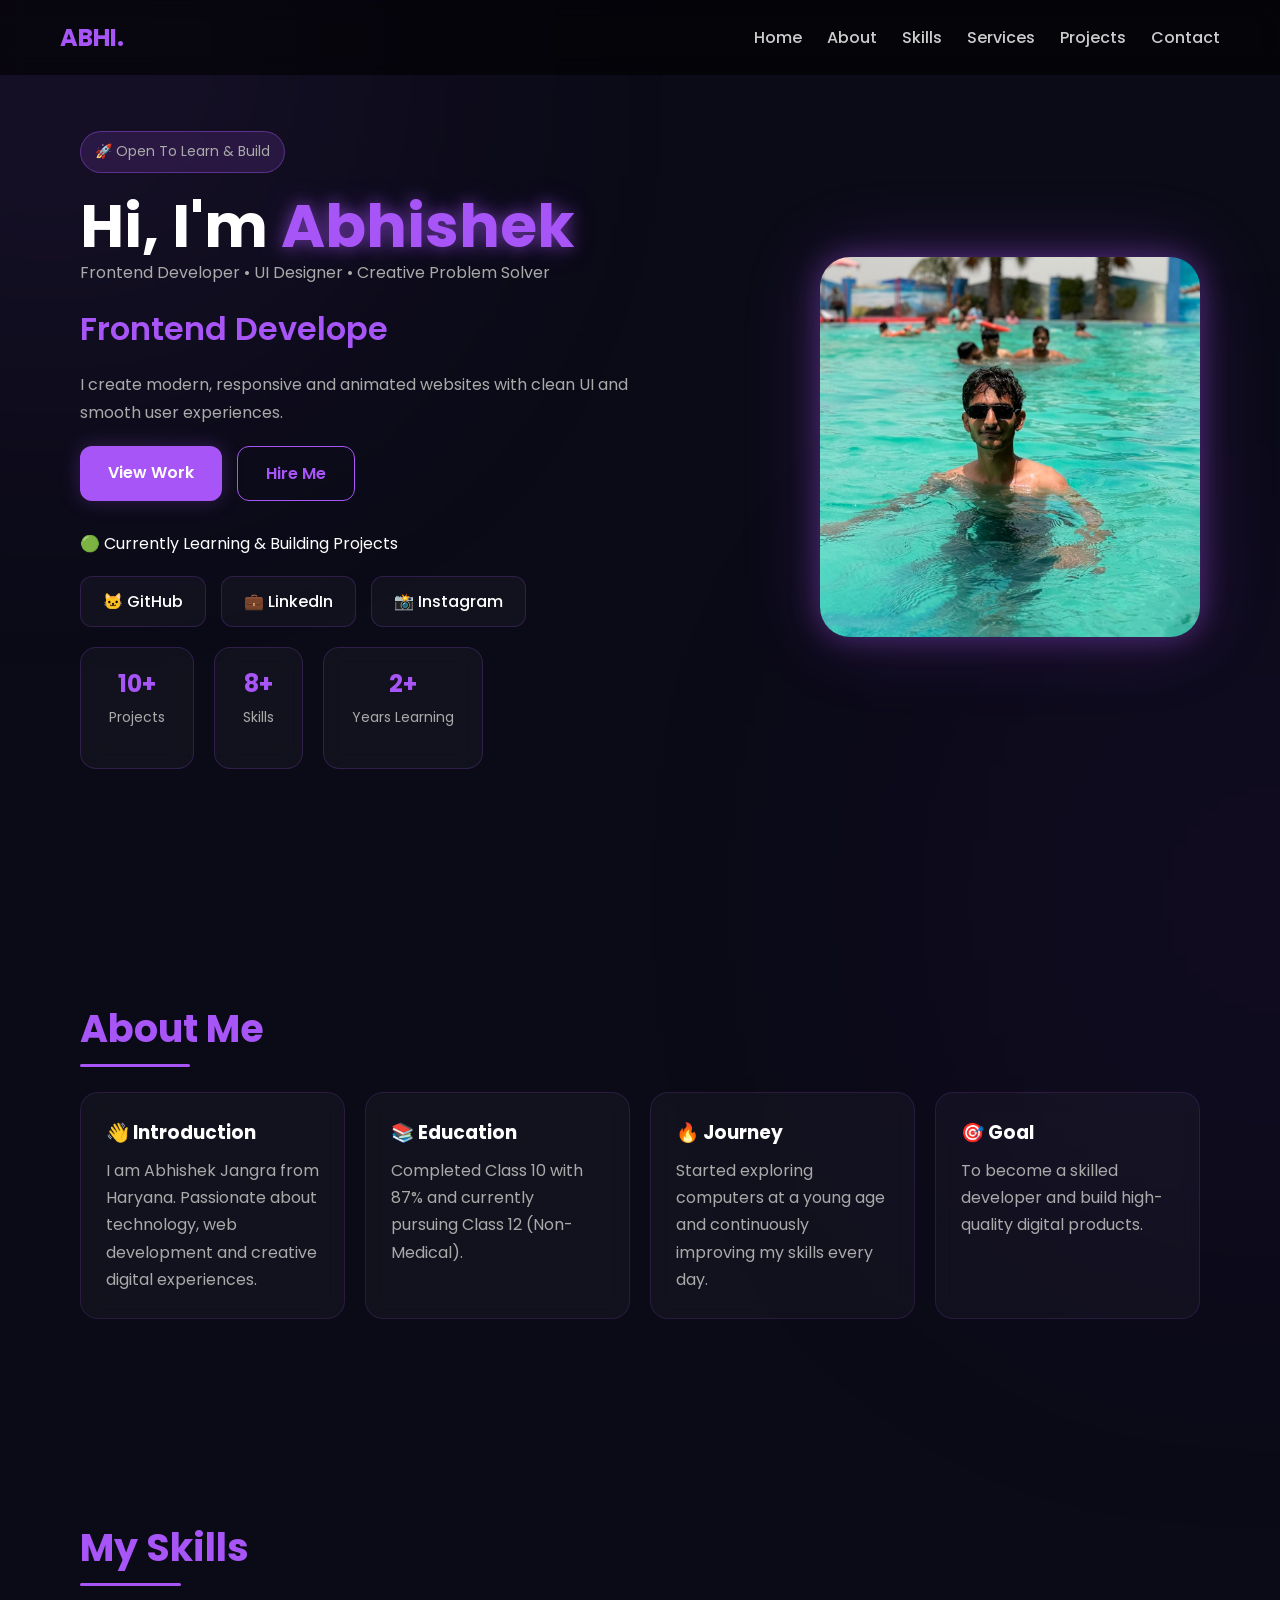
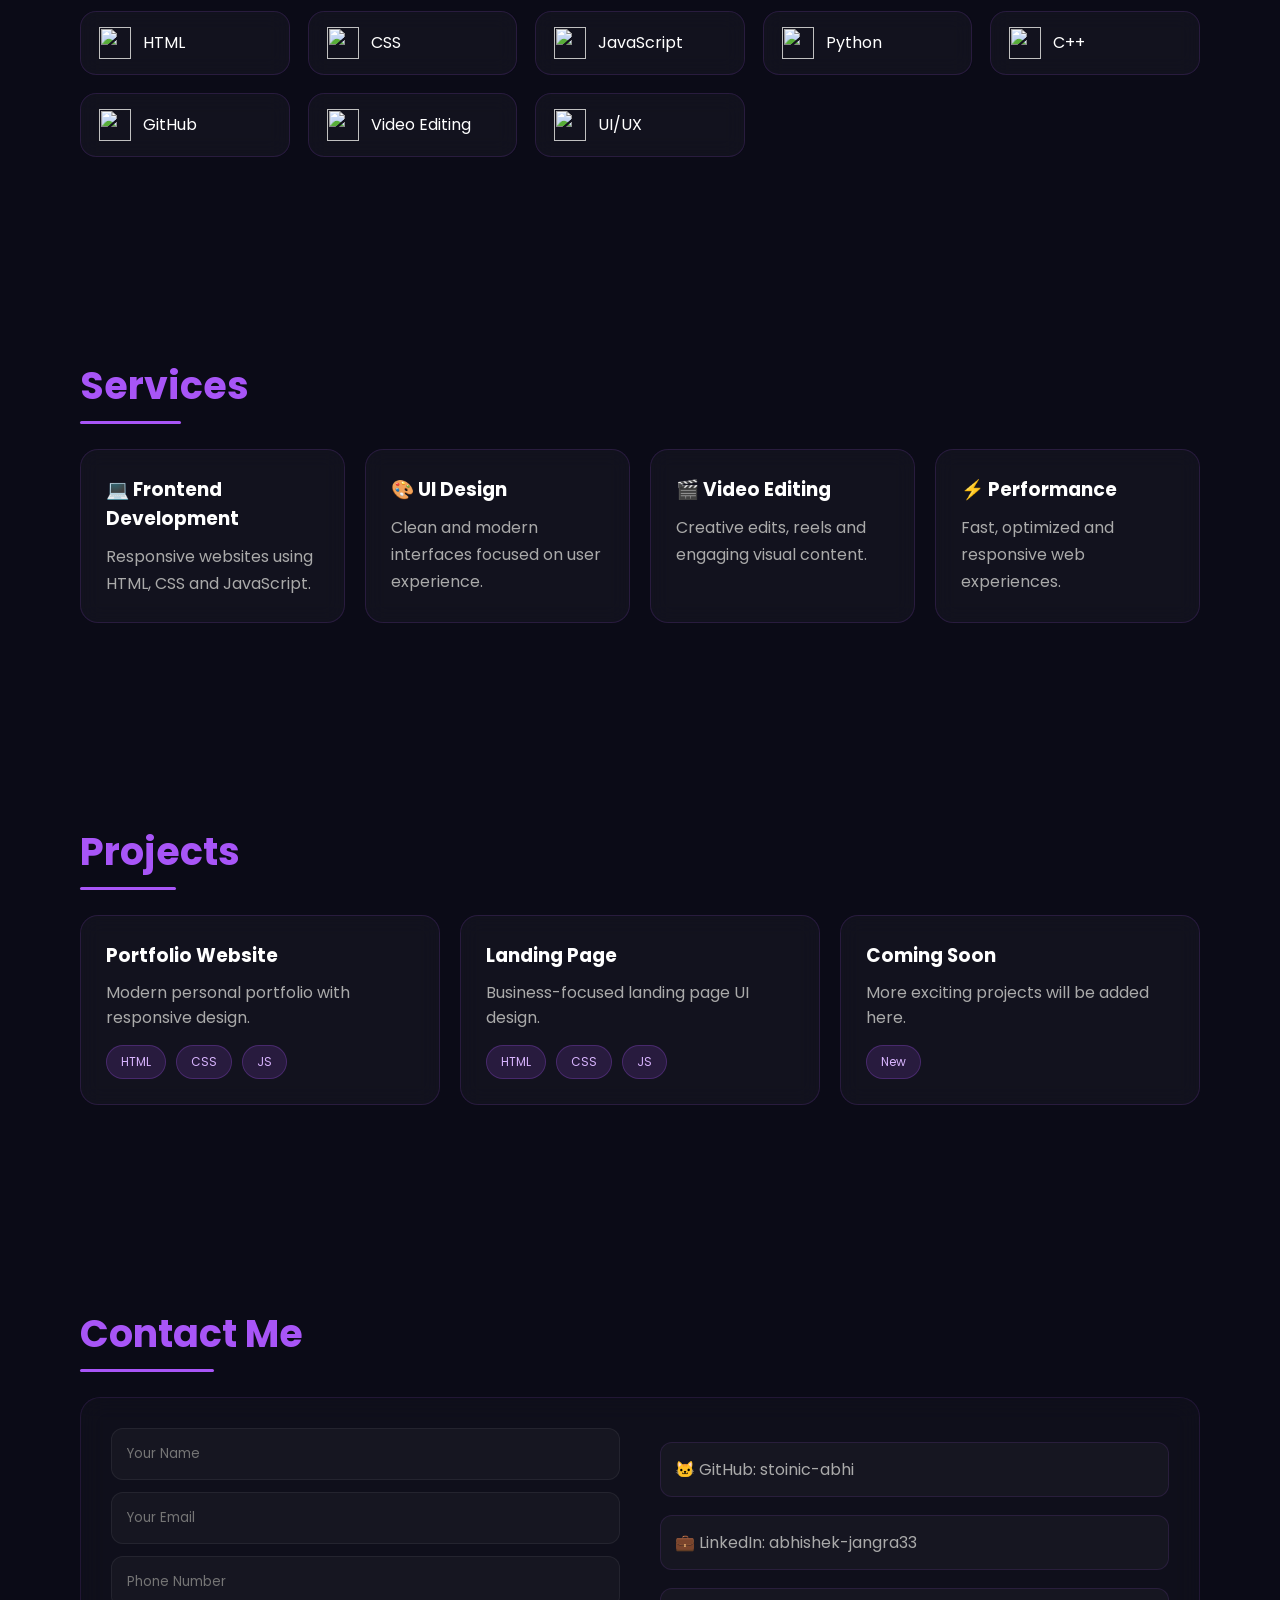
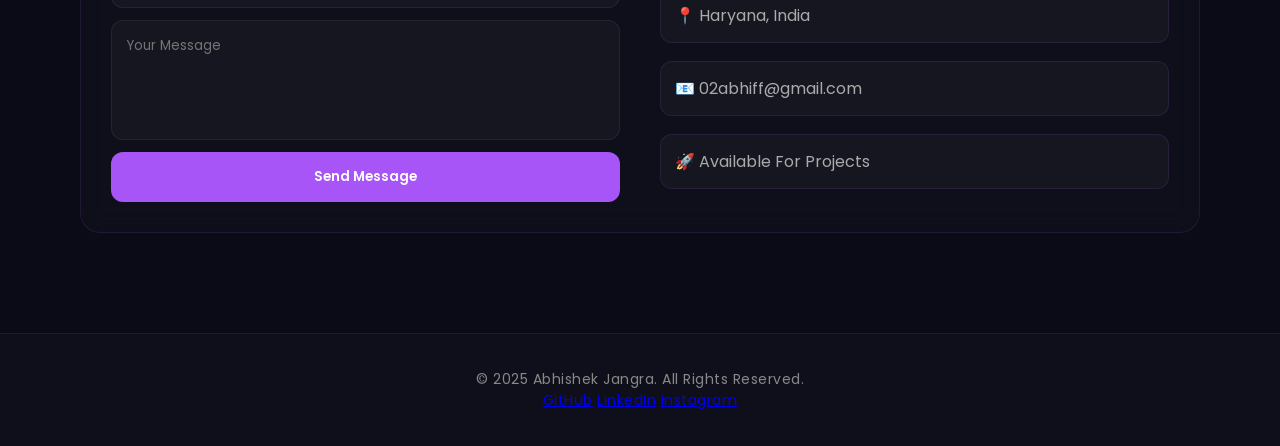
==== index.html @ d7311320 "Add files via upload Initial Portfolio Upload" ====
<!DOCTYPE html>
<html lang="en">

<head>
<meta charset="UTF-8">
<meta name="viewport" content="width=device-width, initial-scale=1.0">

<title>Abhishek Jangra | Portfolio</title>

<meta name="description" content="Abhishek Jangra - Frontend Developer and Creative Designer Portfolio">
<meta name="keywords" content="Frontend Developer, HTML, CSS, JavaScript, Portfolio">
<meta name="author" content="Abhishek Jangra">

<link rel="stylesheet" href="css/style.css">

<link href="https://fonts.googleapis.com/css2?family=Poppins:wght@300;400;500;600;700&display=swap" rel="stylesheet">
</head>

<body>

<!-- NAVBAR -->
<nav class="navbar">

<div class="logo">ABHI.</div>

<ul class="nav-links">
<li><a href="#hero">Home</a></li>
<li><a href="#about">About</a></li>
<li><a href="#skills">Skills</a></li>
<li><a href="#services">Services</a></li>
<li><a href="#projects">Projects</a></li>
<li><a href="#contact">Contact</a></li>
</ul>

</nav>

<!-- HERO -->
<section class="hero" id="hero">

<div class="hero-left">

<p class="badge">🚀 Open To Learn & Build</p>

<h1>Hi, I'm <span>Abhishek</span></h1>
<p class="subtitle">
Frontend Developer • UI Designer • Creative Problem Solver
</p>
<h2 class="typing"></h2>

<p>
I create modern, responsive and animated websites with clean UI and
smooth user experiences.
</p>

<div class="hero-buttons">
<a href="#projects" class="btn primary">View Work</a>
<a href="#contact" class="btn secondary">Hire Me</a>
</div>
<div class="availability">
🟢 Currently Learning & Building Projects
</div>
<div class="social-links">

<a href="https://github.com/stoinic-abhi" target="_blank" class="social-btn">
🐱 GitHub
</a>

<a href="https://www.linkedin.com/in/abhishek-jangra33" target="_blank" class="social-btn">
💼 LinkedIn
</a>

<a href="https://instagram.com/stoinic.abhi" target="_blank" class="social-btn">
📸 Instagram
</a>

</div>

<div class="hero-stats">

<div class="stat">
<h3>10+</h3>
<p>Projects</p>
</div>

<div class="stat">
<h3>8+</h3>
<p>Skills</p>
</div>

<div class="stat">
<h3>2+</h3>
<p>Years Learning</p>
</div>

</div>

</div>

<div class="hero-right">
<img src="assets/images/profile.png" alt="Abhishek Jangra">
</div>

</section>

<!-- ABOUT -->
<section id="about" class="section">

<h2>About Me</h2>

<div class="about-grid">

<div class="about-card">
<h3>👋 Introduction</h3>
<p>
I am Abhishek Jangra from Haryana. Passionate about technology,
web development and creative digital experiences.
</p>
</div>

<div class="about-card">
<h3>📚 Education</h3>
<p>
Completed Class 10 with 87% and currently pursuing Class 12
(Non-Medical).
</p>
</div>

<div class="about-card">
<h3>🔥 Journey</h3>
<p>
Started exploring computers at a young age and continuously improving
my skills every day.
</p>
</div>

<div class="about-card">
<h3>🎯 Goal</h3>
<p>
To become a skilled developer and build high-quality digital products.
</p>
</div>

</div>

</section>

<!-- SKILLS -->
<section id="skills" class="section">

<h2>My Skills</h2>

<div class="skills-buttons">

<div class="skill-btn">
<img src="https://cdn.jsdelivr.net/gh/devicons/devicon/icons/html5/html5-original.svg">
<span>HTML</span>
</div>

<div class="skill-btn">
<img src="https://cdn.jsdelivr.net/gh/devicons/devicon/icons/css3/css3-original.svg">
<span>CSS</span>
</div>

<div class="skill-btn">
<img src="https://cdn.jsdelivr.net/gh/devicons/devicon/icons/javascript/javascript-original.svg">
<span>JavaScript</span>
</div>

<div class="skill-btn">
<img src="https://cdn.jsdelivr.net/gh/devicons/devicon/icons/python/python-original.svg">
<span>Python</span>
</div>

<div class="skill-btn">
<img src="https://cdn.jsdelivr.net/gh/devicons/devicon/icons/cplusplus/cplusplus-original.svg">
<span>C++</span>
</div>

<div class="skill-btn">
<img src="https://cdn.jsdelivr.net/gh/devicons/devicon/icons/github/github-original.svg">
<span>GitHub</span>
</div>

<div class="skill-btn">
<img src="https://cdn-icons-png.flaticon.com/512/5968/5968520.png">
<span>Video Editing</span>
</div>

<div class="skill-btn">
<img src="https://cdn-icons-png.flaticon.com/512/1055/1055687.png">
<span>UI/UX</span>
</div>

</div>

</section>

<!-- SERVICES -->
<section id="services" class="section">

<h2>Services</h2>

<div class="about-grid">

<div class="about-card">
<h3>💻 Frontend Development</h3>
<p>Responsive websites using HTML, CSS and JavaScript.</p>
</div>

<div class="about-card">
<h3>🎨 UI Design</h3>
<p>Clean and modern interfaces focused on user experience.</p>
</div>

<div class="about-card">
<h3>🎬 Video Editing</h3>
<p>Creative edits, reels and engaging visual content.</p>
</div>

<div class="about-card">
<h3>⚡ Performance</h3>
<p>Fast, optimized and responsive web experiences.</p>
</div>

</div>

</section>

<!-- PROJECTS -->
<section id="projects" class="section">

<h2>Projects</h2>

<div class="projects">

<div class="project-card" onclick="comingSoon()">
<h3>Portfolio Website</h3>
<p>Modern personal portfolio with responsive design.</p>

<div class="tech-stack">
<span>HTML</span>
<span>CSS</span>
<span>JS</span>
</div>
</div>

<div class="project-card" onclick="comingSoon()">
<h3>Landing Page</h3>
<p>Business-focused landing page UI design.</p>

<div class="tech-stack">
<span>HTML</span>
<span>CSS</span>
<span>JS</span>
</div>
</div>

<div class="project-card" onclick="comingSoon()">
<h3>Coming Soon</h3>
<p>More exciting projects will be added here.</p>

<div class="tech-stack">
<span>New</span>
</div>
</div>

</div>

</section>

<!-- CONTACT -->
<section id="contact" class="section">

<h2>Contact Me</h2>

<div class="contact-box">

<form action="https://formsubmit.co/02abhiff@gmail.com" method="POST">

<input type="text" name="name" placeholder="Your Name" required>

<input type="email" name="email" placeholder="Your Email" required>

<input type="tel" name="phone" placeholder="Phone Number">

<textarea placeholder="Your Message"></textarea>
<input type="hidden" name="_captcha" value="false">
<input type="hidden" name="_subject" value="New Portfolio Message!">
<button type="submit">Send Message</button>

</form>

<div class="contact-info">
    <p>🐱 GitHub: stoinic-abhi</p>

<p>💼 LinkedIn: abhishek-jangra33</p>
<p>📍 Haryana, India</p>
<p>📧 02abhiff@gmail.com</p>
<p>🚀 Available For Projects</p>
</div>

</div>

</section>

<!-- FOOTER -->


<!-- BACK TO TOP -->
<button id="topBtn">↑</button>
<footer class="footer">
<p>© 2025 Abhishek Jangra. All Rights Reserved.</p>

<div class="footer-links">
<a href="https://github.com/stoinic-abhi" target="_blank">GitHub</a>
<a href="https://www.linkedin.com/in/abhishek-jangra33" target="_blank">LinkedIn</a>
<a href="https://instagram.com/stoinic.abhi" target="_blank">Instagram</a>
</div>
</footer>
<script src="js/script.js"></script>

</body>
</html>
---- css/style.css ----
*{
margin:0;
padding:0;
box-sizing:border-box;
font-family:'Poppins',sans-serif;
scroll-behavior:smooth;
}

body{
background:#0b0b17;
color:white;
overflow-x:hidden;
}
body::before{
content:"";
position:fixed;
top:-200px;
left:-200px;
width:500px;
height:500px;
background:#a855f7;
filter:blur(180px);
opacity:.12;
pointer-events:none;
z-index:-1;
}
/* NAVBAR */

.navbar{
position:fixed;
top:0;
left:0;
width:100%;
display:flex;
justify-content:space-between;
align-items:center;
padding:20px 60px;
background:rgba(0,0,0,0.6);
backdrop-filter:blur(10px);
z-index:1000;
}

.logo{
font-size:24px;
font-weight:700;
color:#a855f7;
}

.nav-links{
display:flex;
list-style:none;
}

.nav-links li{
margin-left:25px;
}

.nav-links a{
text-decoration:none;
color:#ccc;
transition:.3s;
position:relative;
font-weight:500;
}
.nav-links a::after{
content:"";

position:absolute;

left:0;
bottom:-6px;

width:0%;

height:2px;

background:#a855f7;

transition:.3s;
}

.nav-links a:hover::after{
width:100%;
}

.nav-links a:hover{
color:#a855f7;
}

/* HERO */

.hero{
min-height:100vh;
display:flex;
justify-content:space-between;
align-items:center;
padding:120px 80px;
max-width:1400px;
margin:auto;
gap:50px;
}

.hero-left{
max-width:600px;
}

.badge{
    .subtitle{
        .availability{
margin-top:20px;
display:inline-block;
padding:10px 16px;
background:rgba(34,197,94,.12);
border:1px solid rgba(34,197,94,.25);
color:#86efac;
border-radius:30px;
font-size:14px;
animation:pulse 2s infinite;
}

@keyframes pulse{
0%{
box-shadow:0 0 0 rgba(34,197,94,.3);
}
50%{
box-shadow:0 0 20px rgba(34,197,94,.3);
}
100%{
box-shadow:0 0 0 rgba(34,197,94,.3);
}
}
color:#c084fc;
font-weight:500;
margin-top:12px;
margin-bottom:10px;
font-size:16px;
letter-spacing:.5px;
}
display:inline-block;
background:rgba(168,85,247,.15);
border:1px solid rgba(168,85,247,.4);
padding:8px 14px;
border-radius:30px;
font-size:14px;
margin-bottom:20px;
color:#d8b4fe;
}

.hero-left h1{
font-size:60px;
line-height:1.1;
}

.hero-left span{
color:#a855f7;

text-shadow:
0 0 15px rgba(168,85,247,.5),
0 0 30px rgba(168,85,247,.3);
}

.hero-left h2{
margin:20px 0;
color:#a855f7;
height:45px;
font-size:32px;
font-weight:600;
display:flex;
align-items:center;
}
.typing{
min-width:320px;
}

.hero-left p{
color:#aaa;
line-height:1.7;
margin-bottom:20px;
max-width:550px;
}

.hero-buttons{
display:flex;
gap:15px;
margin-bottom:30px;
}

.btn{
padding:14px 28px;
border-radius:12px;
text-decoration:none;
transition:.3s;
font-weight:600;
}

.primary{
background:#a855f7;
color:white;
box-shadow:0 0 20px rgba(168,85,247,.25);
}

.secondary{
border:1px solid #a855f7;
color:#a855f7;
}

.primary:hover{
transform:translateY(-4px);
box-shadow:0 0 20px #a855f7;
}

.secondary:hover{
background:#a855f7;
color:white;
}

/* HERO STATS */

.hero-stats{
display:flex;
gap:20px;
flex-wrap:wrap;
margin-top:20px;
}

.stat{
background:rgba(255,255,255,.03);
padding:18px 28px;
border-radius:16px;
text-align:center;

border:1px solid rgba(168,85,247,.2);

backdrop-filter:blur(10px);

transition:.3s;
}

.stat h3{
color:#a855f7;
font-size:24px;
}

.stat p{
    .stat:hover{
transform:translateY(-8px);
box-shadow:
0 0 20px rgba(168,85,247,.25),
0 0 40px rgba(168,85,247,.15);
}
margin-top:5px;
font-size:14px;
color:#aaa;
}

/* IMAGE */

.hero-right img{
    animation:float 4s ease-in-out infinite;
width:380px;
height:380px;
object-fit:cover;
border-radius:30px;

box-shadow:
0 0 30px rgba(168,85,247,.4),
0 0 80px rgba(168,85,247,.2);

transition:.4s;
}



/* SECTION */

.section{
padding:100px 80px;
max-width:1400px;
margin:auto;
}

.section h2{
color:#a855f7;

margin-bottom:35px;

font-size:38px;

font-weight:700;

position:relative;

display:inline-block;
}
.section h2::after{
content:"";

position:absolute;

left:0;
bottom:-10px;

width:60%;

height:3px;

background:#a855f7;

border-radius:10px;
}

/* ABOUT + SERVICES */

.about-grid{
display:grid;
grid-template-columns:repeat(auto-fit,minmax(250px,1fr));
gap:20px;
}

.about-card{
background:rgba(255,255,255,.03);
padding:25px;
border-radius:18px;

border:1px solid rgba(168,85,247,.15);

backdrop-filter:blur(10px);

transition:.35s ease;
position:relative;
overflow:hidden;
}

.about-card:hover{
transform:translateY(-10px);

box-shadow:
0 0 20px rgba(168,85,247,.25),
0 0 40px rgba(168,85,247,.15);
}

.about-card h3{
margin-bottom:10px;
}

.about-card p{
color:#aaa;
line-height:1.7;
}
.about-card::before{
content:"";
position:absolute;
top:0;
left:-100%;
width:100%;
height:100%;

background:linear-gradient(
90deg,
transparent,
rgba(255,255,255,.05),
transparent
);

transition:.6s;
}

.about-card:hover::before{
left:100%;
}
/* SKILLS */

.skills-buttons{
display:grid;
grid-template-columns:repeat(auto-fit,minmax(180px,1fr));
gap:18px;
}

.skill-btn{
display:flex;
align-items:center;
gap:12px;

padding:15px 18px;

background:rgba(255,255,255,.03);

border-radius:16px;

border:1px solid rgba(168,85,247,.15);

backdrop-filter:blur(10px);

transition:.35s ease;
}

.skill-btn img{
width:32px;
height:32px;
object-fit:contain;
}

.skill-btn:hover{
transform:translateY(-6px);

box-shadow:
0 0 20px rgba(168,85,247,.2),
0 0 40px rgba(168,85,247,.1);
}

/* PROJECTS */

.projects{
display:flex;
gap:20px;
flex-wrap:wrap;
}

.project-card{
flex:1;
min-width:280px;

background:rgba(255,255,255,.03);

padding:25px;

border-radius:18px;

cursor:pointer;

transition:.35s ease;

border:1px solid rgba(168,85,247,.15);

backdrop-filter:blur(10px);

position:relative;
overflow:hidden;
}

.project-card:hover{
transform:translateY(-12px);

box-shadow:
0 0 25px rgba(168,85,247,.25),
0 0 50px rgba(168,85,247,.12);
}

.project-card h3{
margin-bottom:10px;
}

.project-card p{
    .project-card::before{
content:"";
position:absolute;

top:0;
left:-100%;

width:100%;
height:100%;

background:linear-gradient(
90deg,
transparent,
rgba(255,255,255,.05),
transparent
);

transition:.7s;
}

.project-card:hover::before{
left:100%;
}
color:#aaa;
margin-bottom:15px;
}

.tech-stack{
display:flex;
gap:10px;
flex-wrap:wrap;
}

.tech-stack span{
padding:7px 14px;

background:rgba(168,85,247,.15);

color:#d8b4fe;

border:1px solid rgba(168,85,247,.25);

border-radius:20px;

font-size:12px;

transition:.3s;
}
.tech-stack span:hover{
transform:translateY(-2px);
background:rgba(168,85,247,.25);
}

/* CONTACT */

.contact-box{
display:flex;
gap:40px;
flex-wrap:wrap;

background:rgba(255,255,255,.02);

padding:30px;

border-radius:20px;

border:1px solid rgba(168,85,247,.12);

backdrop-filter:blur(12px);
}

form{
display:flex;
flex-direction:column;
gap:12px;
flex:1;
}

input,
textarea{
padding:15px;

background:rgba(255,255,255,.03);

border:1px solid rgba(255,255,255,.06);

border-radius:12px;

color:white;

outline:none;

transition:.3s;
}
input:focus,
textarea:focus{
border-color:#a855f7;

box-shadow:
0 0 15px rgba(168,85,247,.25);
}

textarea{
min-height:120px;
resize:none;
}

button{
padding:15px;

background:#a855f7;

border:none;

border-radius:12px;

color:white;

font-weight:600;

cursor:pointer;

transition:.3s;
}

button:hover{
transform:translateY(-3px);

box-shadow:
0 0 20px rgba(168,85,247,.35);
}

.contact-info{
flex:1;

display:flex;

flex-direction:column;

gap:18px;

justify-content:center;
}
.contact-info p{
padding:14px;

background:rgba(255,255,255,.03);

border-radius:12px;

border:1px solid rgba(168,85,247,.12);
}

.contact-info p{
color:#aaa;
}

/* FOOTER */

.footer{
text-align:center;

padding:35px 20px;

border-top:1px solid rgba(168,85,247,.12);

background:rgba(255,255,255,.02);

color:#888;

font-size:14px;

letter-spacing:.5px;
}

/* TOP BUTTON */

#topBtn{
position:fixed;

bottom:25px;
right:25px;

width:55px;
height:55px;

border-radius:50%;

background:#a855f7;

color:white;

border:none;

font-size:22px;

cursor:pointer;

display:none;

box-shadow:
0 0 20px rgba(168,85,247,.35);

transition:.3s;

z-index:999;
}
#topBtn:hover{
transform:translateY(-5px) scale(1.08);

box-shadow:
0 0 30px rgba(168,85,247,.55);
}

/* MOBILE */

@media(max-width:768px){

.navbar{
padding:20px;
}

.nav-links{
display:none;
}

.hero{
flex-direction:column;
text-align:center;
padding:120px 20px;
}

.hero-left h1{
font-size:42px;
}

.hero-stats{
justify-content:center;
}

.hero-right img{
width:250px;
}

.section{
padding:80px 20px;
}

.contact-box{
flex-direction:column;
}
}
body::after{
content:"";

position:fixed;

right:-250px;
bottom:-250px;

width:500px;
height:500px;

background:#7e22ce;

filter:blur(200px);

opacity:.10;

pointer-events:none;

z-index:-1;
}
@keyframes float{

0%{
transform:translateY(0px);
}

50%{
transform:translateY(-12px);
}

100%{
transform:translateY(0px);
}

}
.social-links{
margin-top:20px;
display:flex;
gap:15px;
flex-wrap:wrap;
}

.social-btn{
padding:12px 22px;

background:rgba(255,255,255,.03);

border:1px solid rgba(168,85,247,.2);

border-radius:12px;

text-decoration:none;

color:white;

font-weight:500;

transition:.3s;
}

.social-btn:hover{
transform:translateY(-4px);

background:rgba(168,85,247,.12);

box-shadow:
0 0 20px rgba(168,85,247,.25);
}
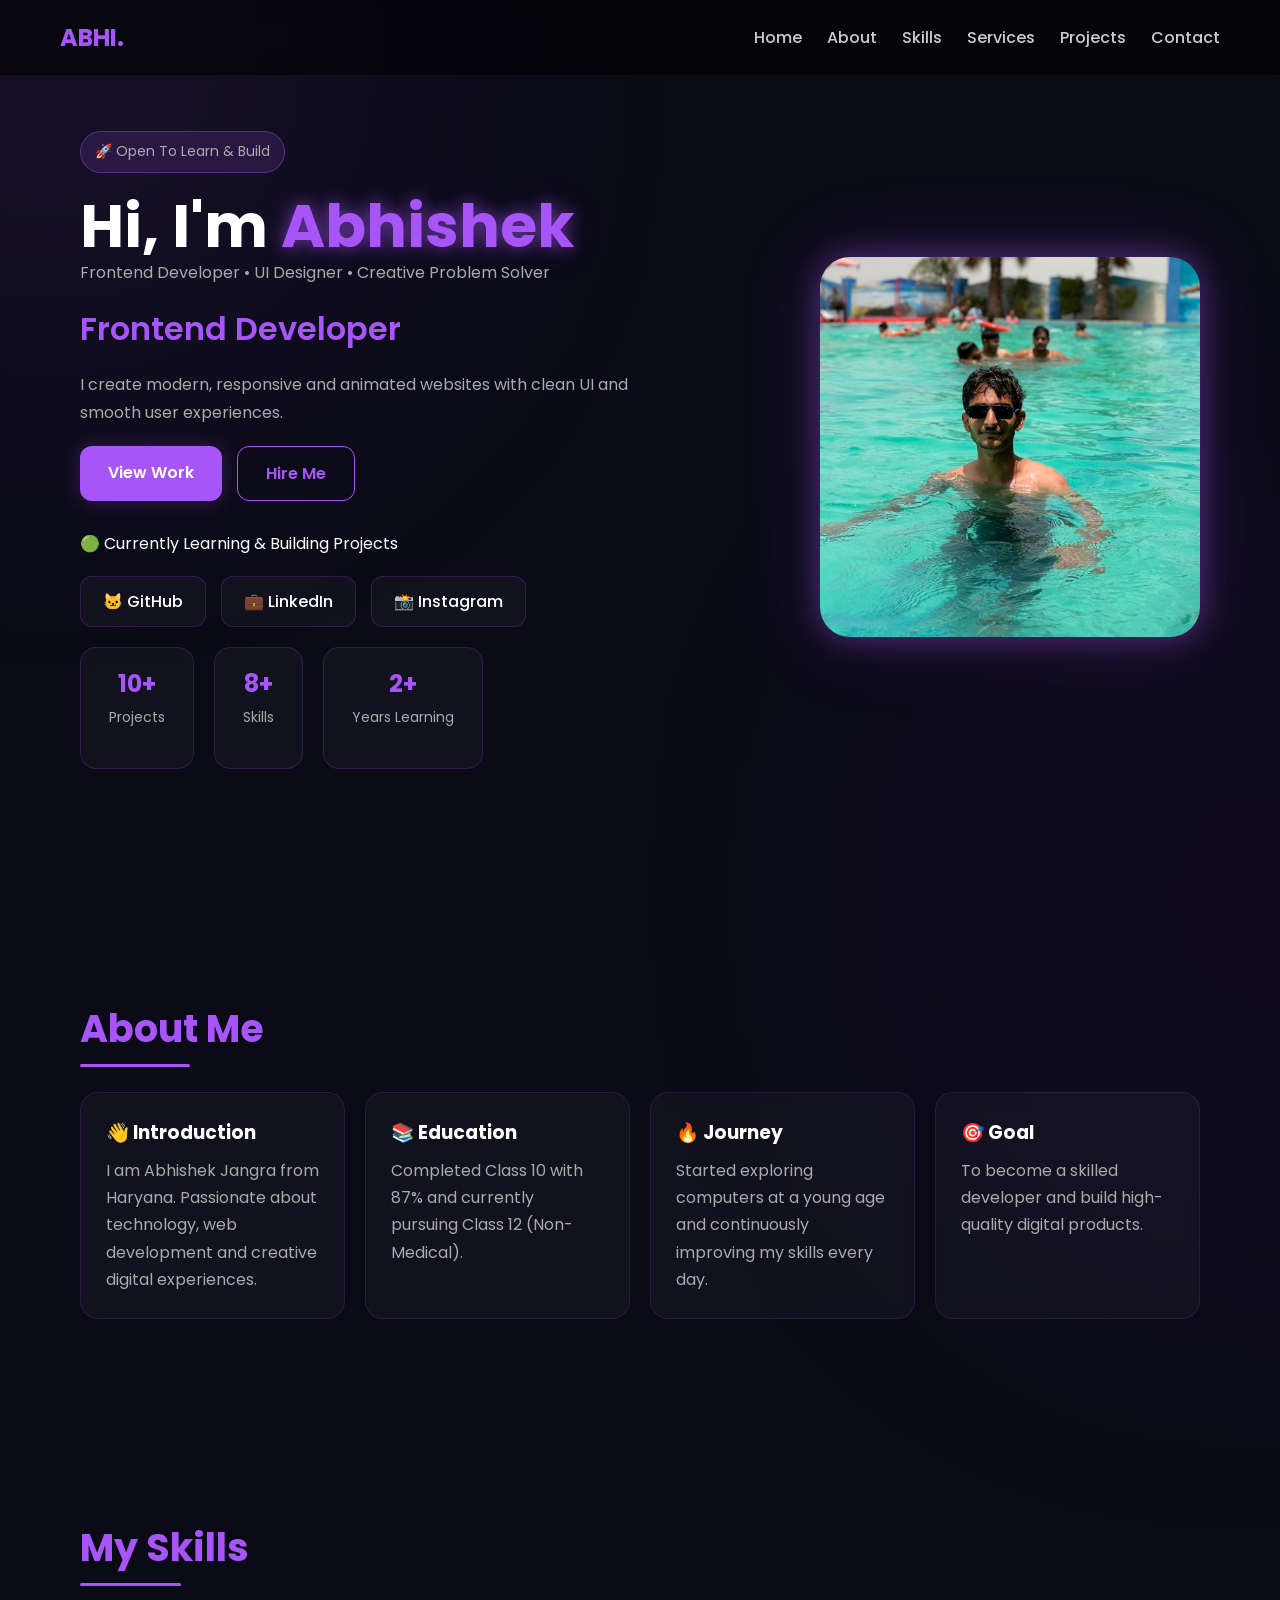
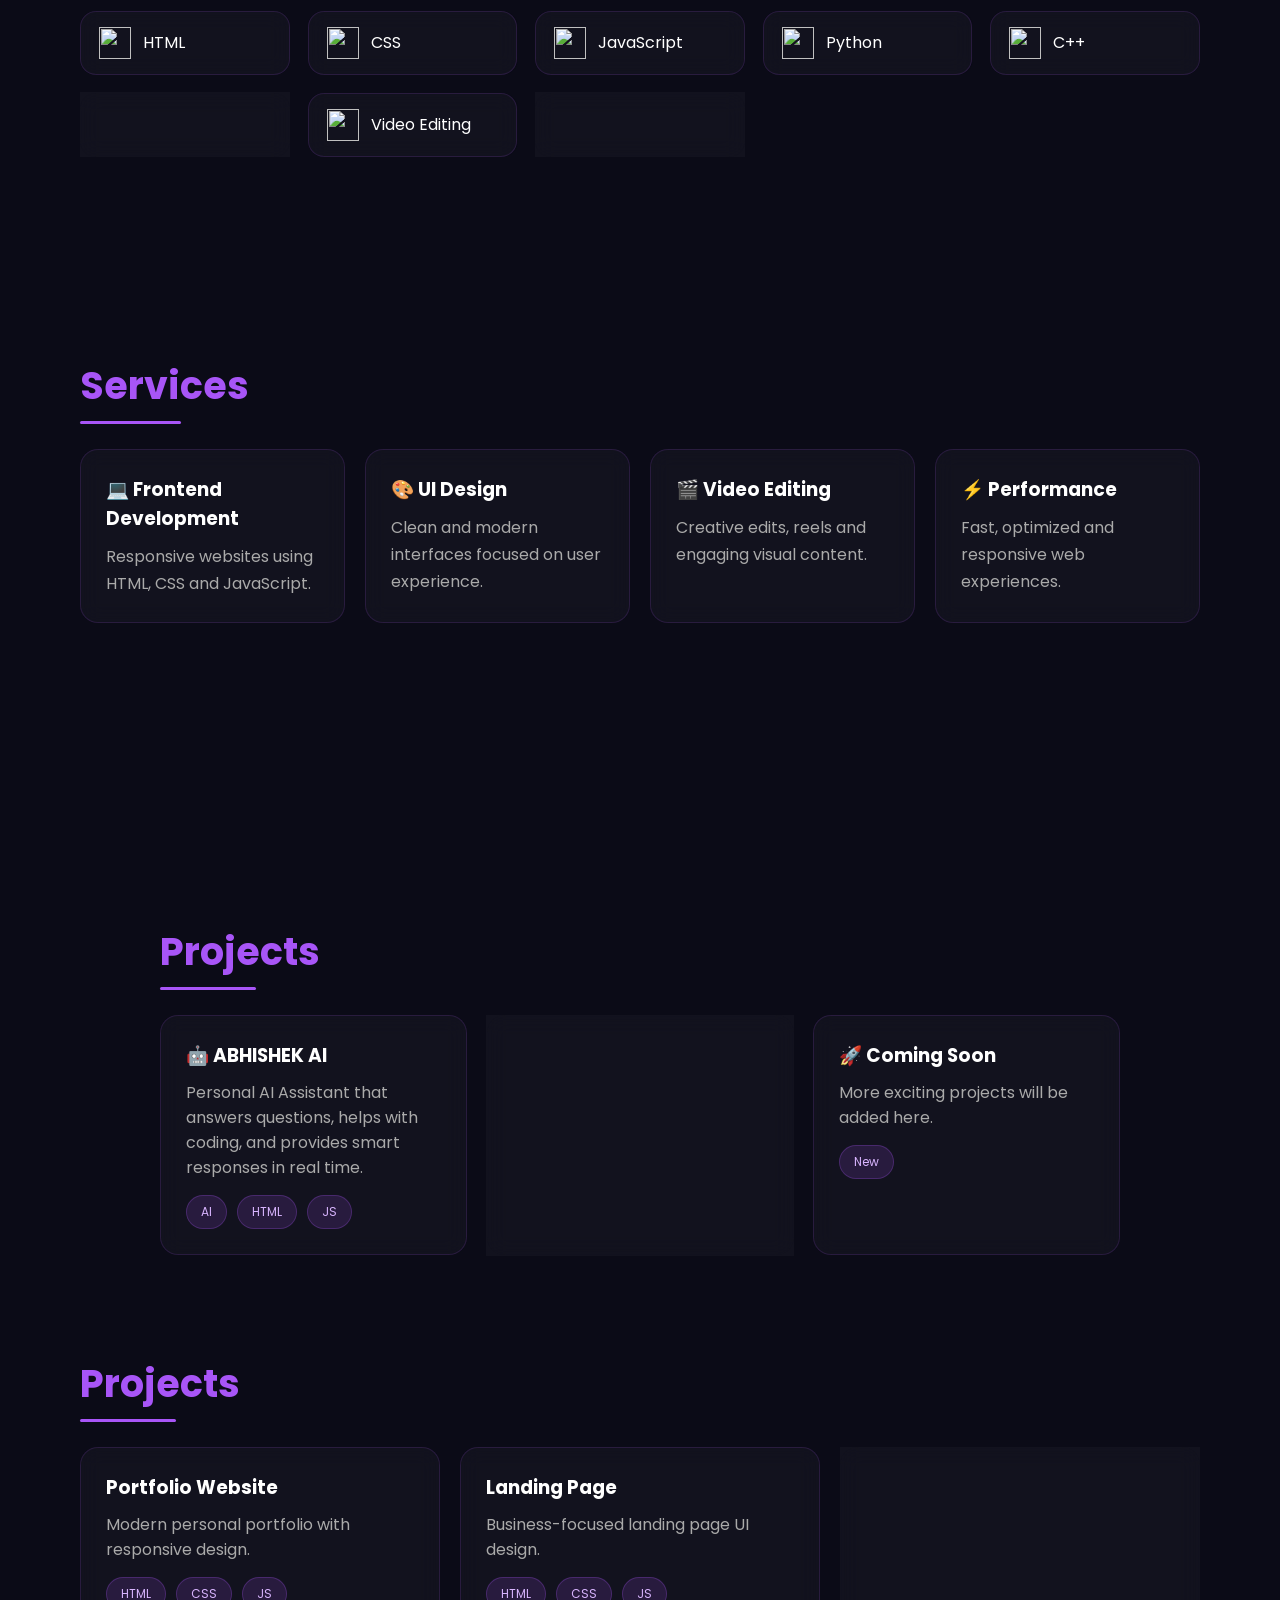
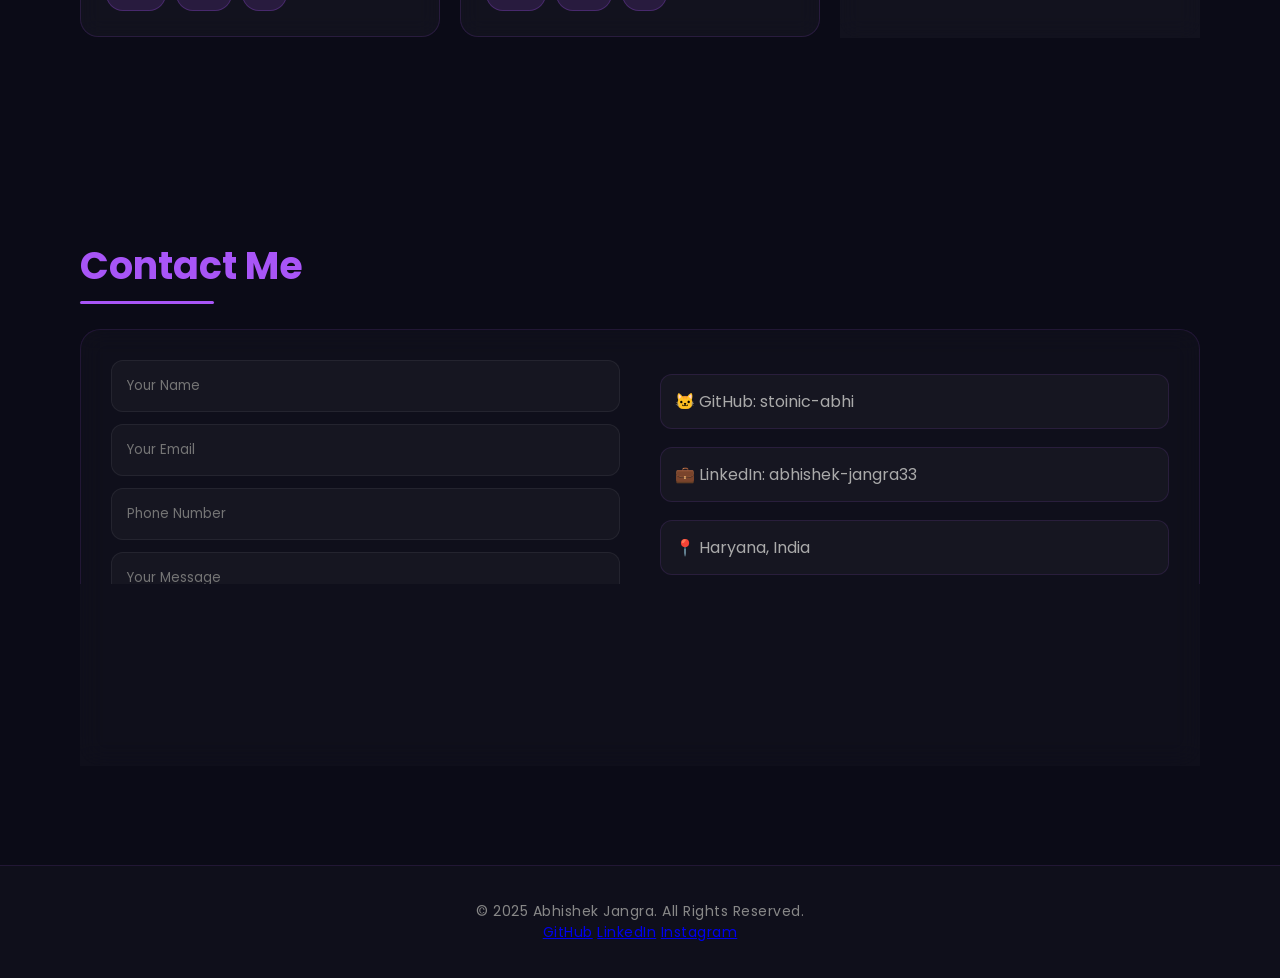
==== commit 8725d6d4: "Add files via upload" ====
--- a/index.html
+++ b/index.html
@@ -228,7 +228,58 @@
 
 <!-- PROJECTS -->
 <section id="projects" class="section">
-
+<!-- PROJECTS -->
+<section id="projects" class="section">
+
+<h2>Projects</h2>
+
+<div class="projects">
+
+<div class="project-card"
+onclick="window.open('https://stoinic-abhi.github.io/abhishek-ai/')">
+
+<h3>🤖 ABHISHEK AI</h3>
+<p>
+Personal AI Assistant that answers questions, helps with coding,
+and provides smart responses in real time.
+</p>
+
+<div class="tech-stack">
+<span>AI</span>
+<span>HTML</span>
+<span>JS</span>
+</div>
+
+</div>
+
+<div class="project-card"
+onclick="window.open('https://stoinic-abhi.github.io/')">
+
+<h3>🌐 Portfolio Website</h3>
+<p>Modern personal portfolio with responsive design.</p>
+
+<div class="tech-stack">
+<span>HTML</span>
+<span>CSS</span>
+<span>JS</span>
+</div>
+
+</div>
+
+<div class="project-card" onclick="comingSoon()">
+
+<h3>🚀 Coming Soon</h3>
+<p>More exciting projects will be added here.</p>
+
+<div class="tech-stack">
+<span>New</span>
+</div>
+
+</div>
+
+</div>
+
+</section>
 <h2>Projects</h2>
 
 <div class="projects">
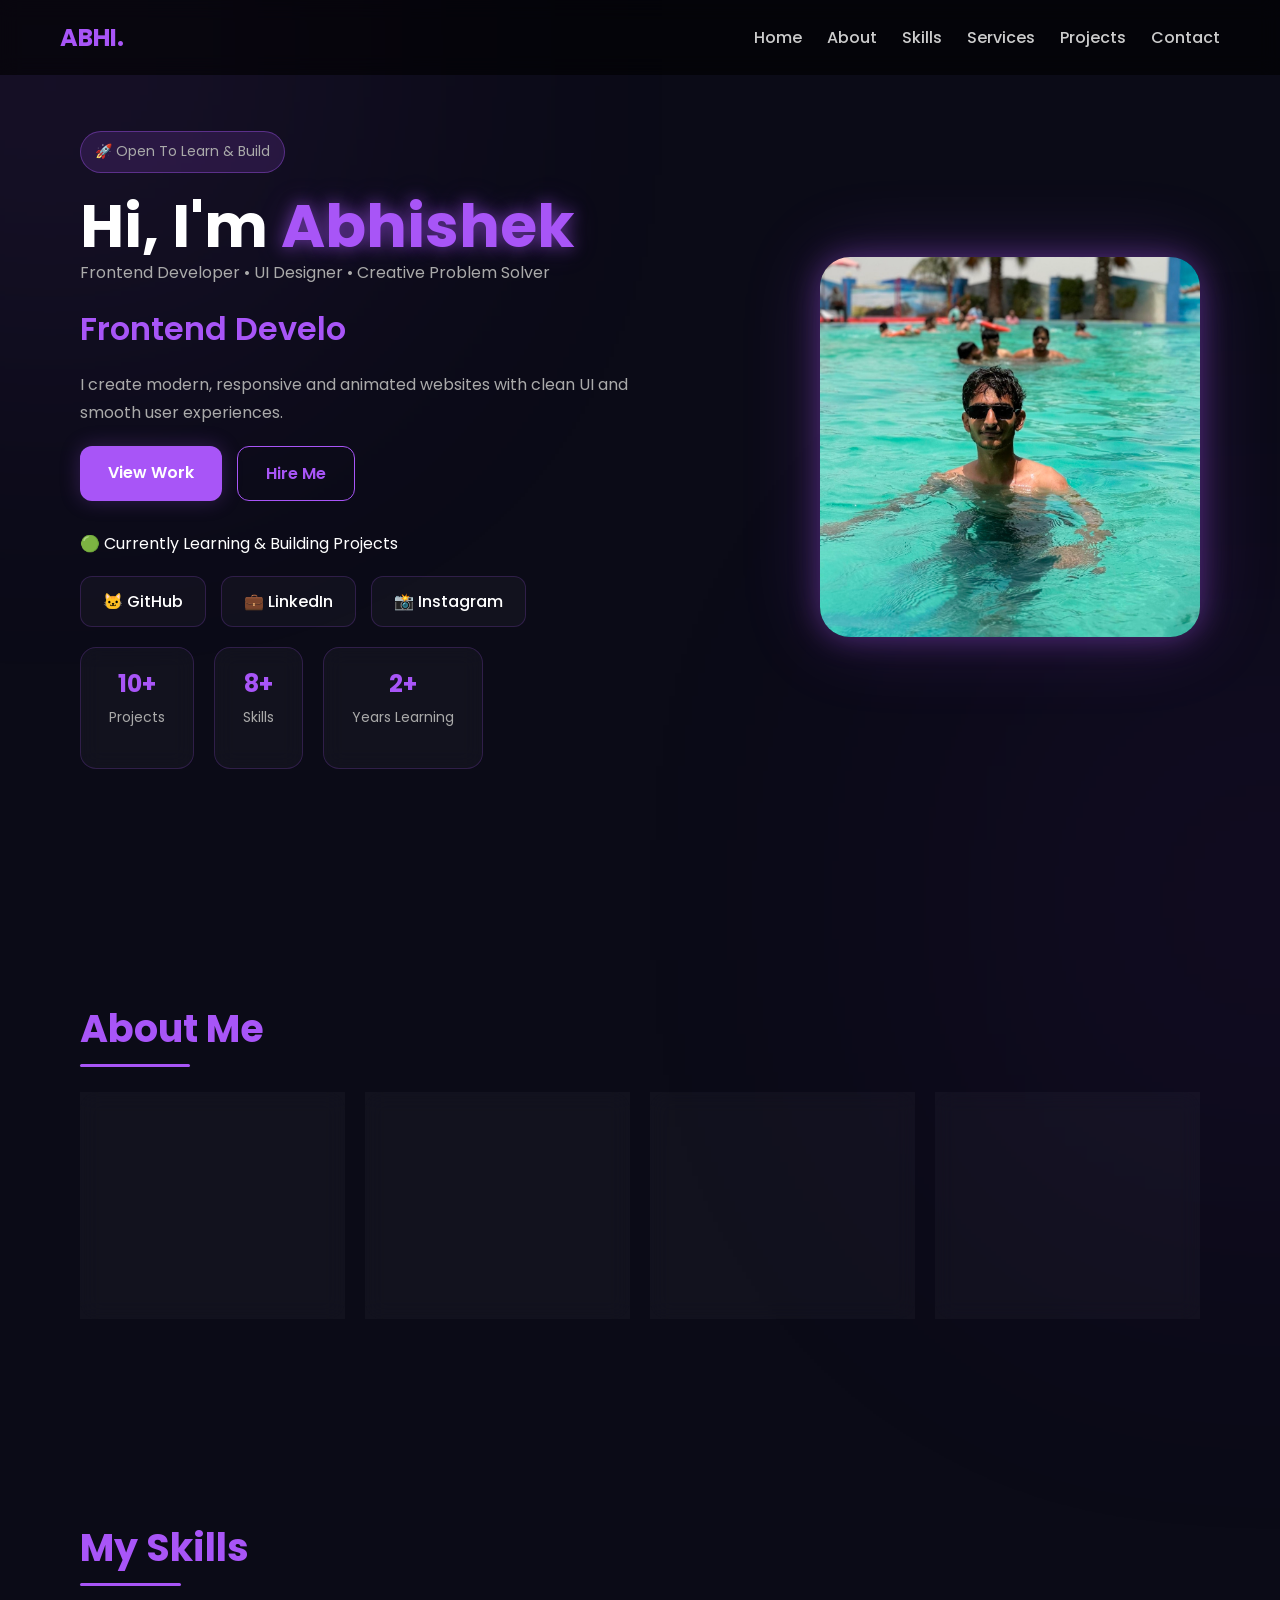
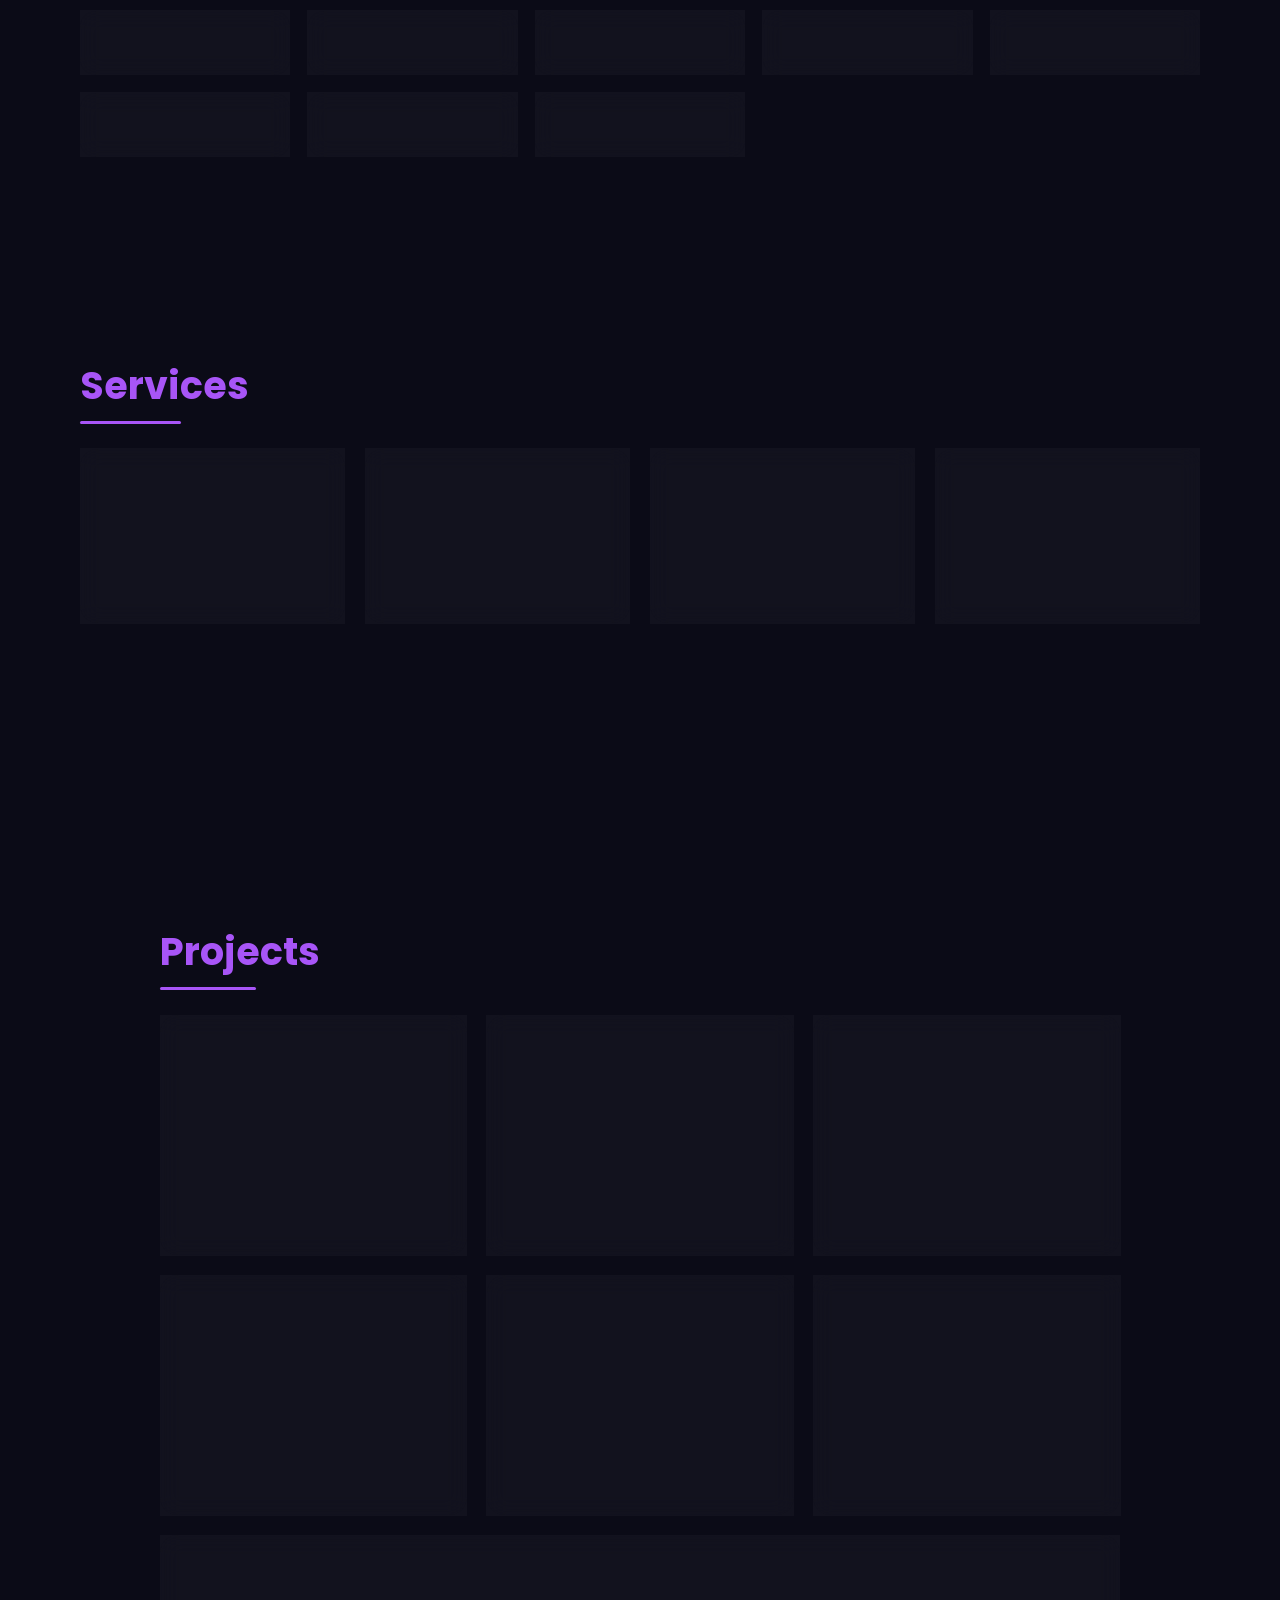
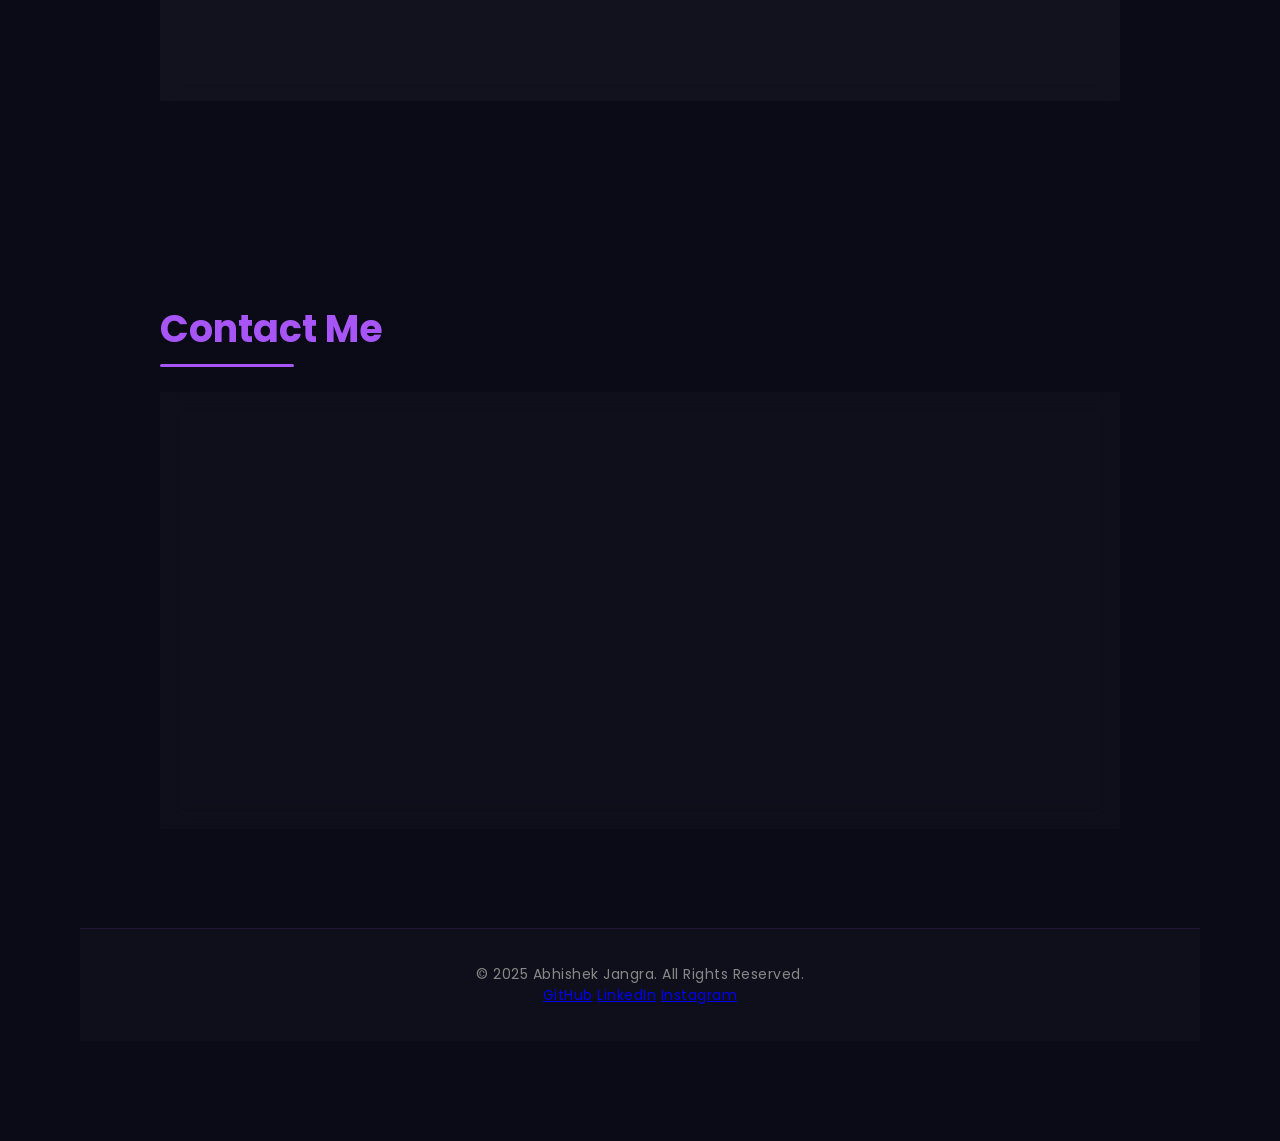
==== commit 987e7d6c: "Add files via upload" ====
--- a/index.html
+++ b/index.html
@@ -234,6 +234,22 @@
 <h2>Projects</h2>
 
 <div class="projects">
+    <div class="project-card"
+onclick="window.open('https://stoinic-abhi.github.io/NeuroOS/')">
+
+<h3>🧠 NeuroOS</h3>
+
+<p>
+A Webpage For students and peoples to get focused toward their AIM.
+</p>
+
+<div class="tech-stack">
+<span>HTML</span>
+<span>CSS</span>
+<span>JS</span>
+</div>
+
+</div>
 
 <div class="project-card"
 onclick="window.open('https://stoinic-abhi.github.io/abhishek-ai/')">
@@ -277,42 +293,54 @@
 
 </div>
 
-</div>
-
-</section>
-<h2>Projects</h2>
-
-<div class="projects">
-
 <div class="project-card" onclick="comingSoon()">
-<h3>Portfolio Website</h3>
-<p>Modern personal portfolio with responsive design.</p>
-
-<div class="tech-stack">
-<span>HTML</span>
-<span>CSS</span>
-<span>JS</span>
-</div>
+
+<h3>🧮 Calculator Project</h3>
+
+<p>
+A simple and responsive calculator web app (Coming soon).
+</p>
+
+<div class="tech-stack">
+<span>HTML</span>
+<span>CSS</span>
+<span>JS</span>
+</div>
+
 </div>
 
 <div class="project-card" onclick="comingSoon()">
-<h3>Landing Page</h3>
-<p>Business-focused landing page UI design.</p>
-
-<div class="tech-stack">
-<span>HTML</span>
-<span>CSS</span>
-<span>JS</span>
-</div>
+
+<h3>🌤️ Weather App</h3>
+
+<p>
+A real-time weather application showing live weather data for any city (Coming soon).
+</p>
+
+<div class="tech-stack">
+<span>HTML</span>
+<span>CSS</span>
+<span>JS</span>
+</div>
+
 </div>
 
 <div class="project-card" onclick="comingSoon()">
-<h3>Coming Soon</h3>
-<p>More exciting projects will be added here.</p>
-
-<div class="tech-stack">
-<span>New</span>
-</div>
+
+<h3>🎮 Mini Game</h3>
+
+<p>
+Fun interactive browser game built using JavaScript (Coming soon).
+</p>
+
+<div class="tech-stack">
+<span>HTML</span>
+<span>CSS</span>
+<span>JS</span>
+</div>
+
+</div>
+
 </div>
 
 </div>
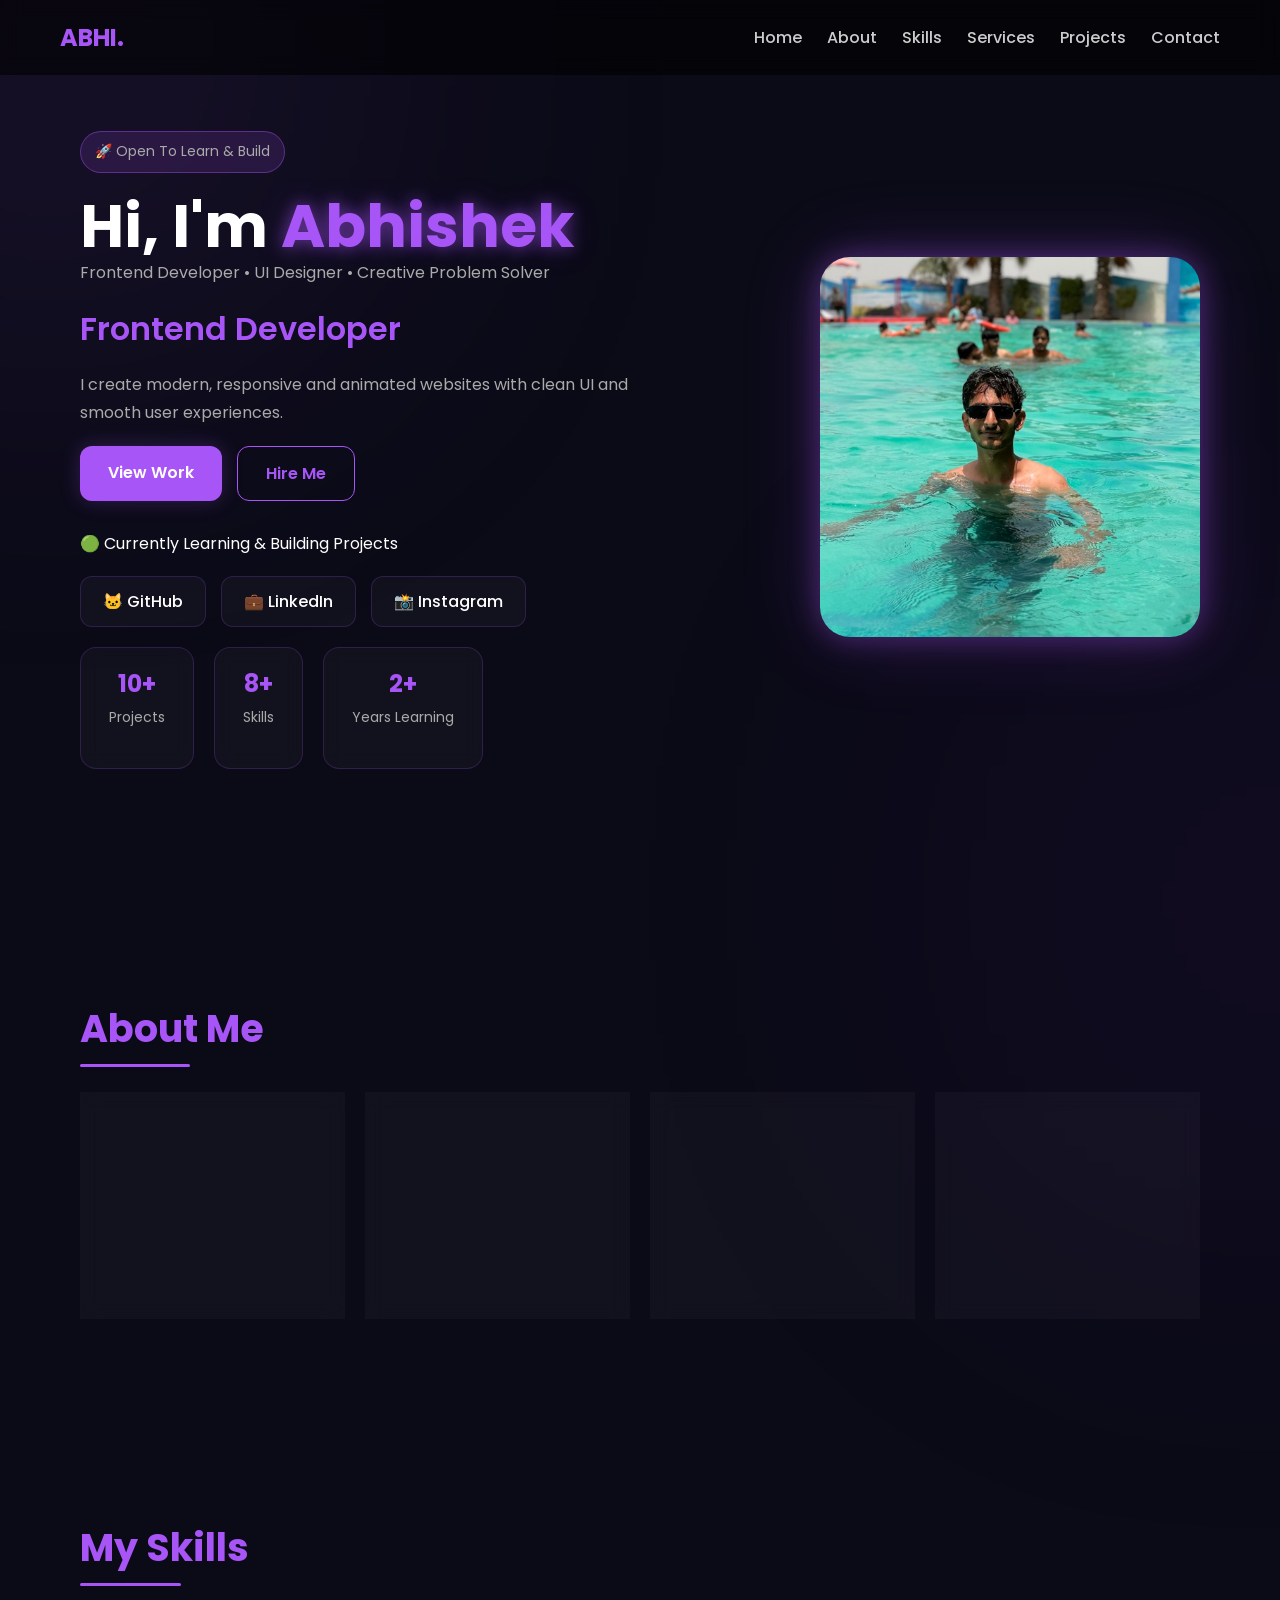
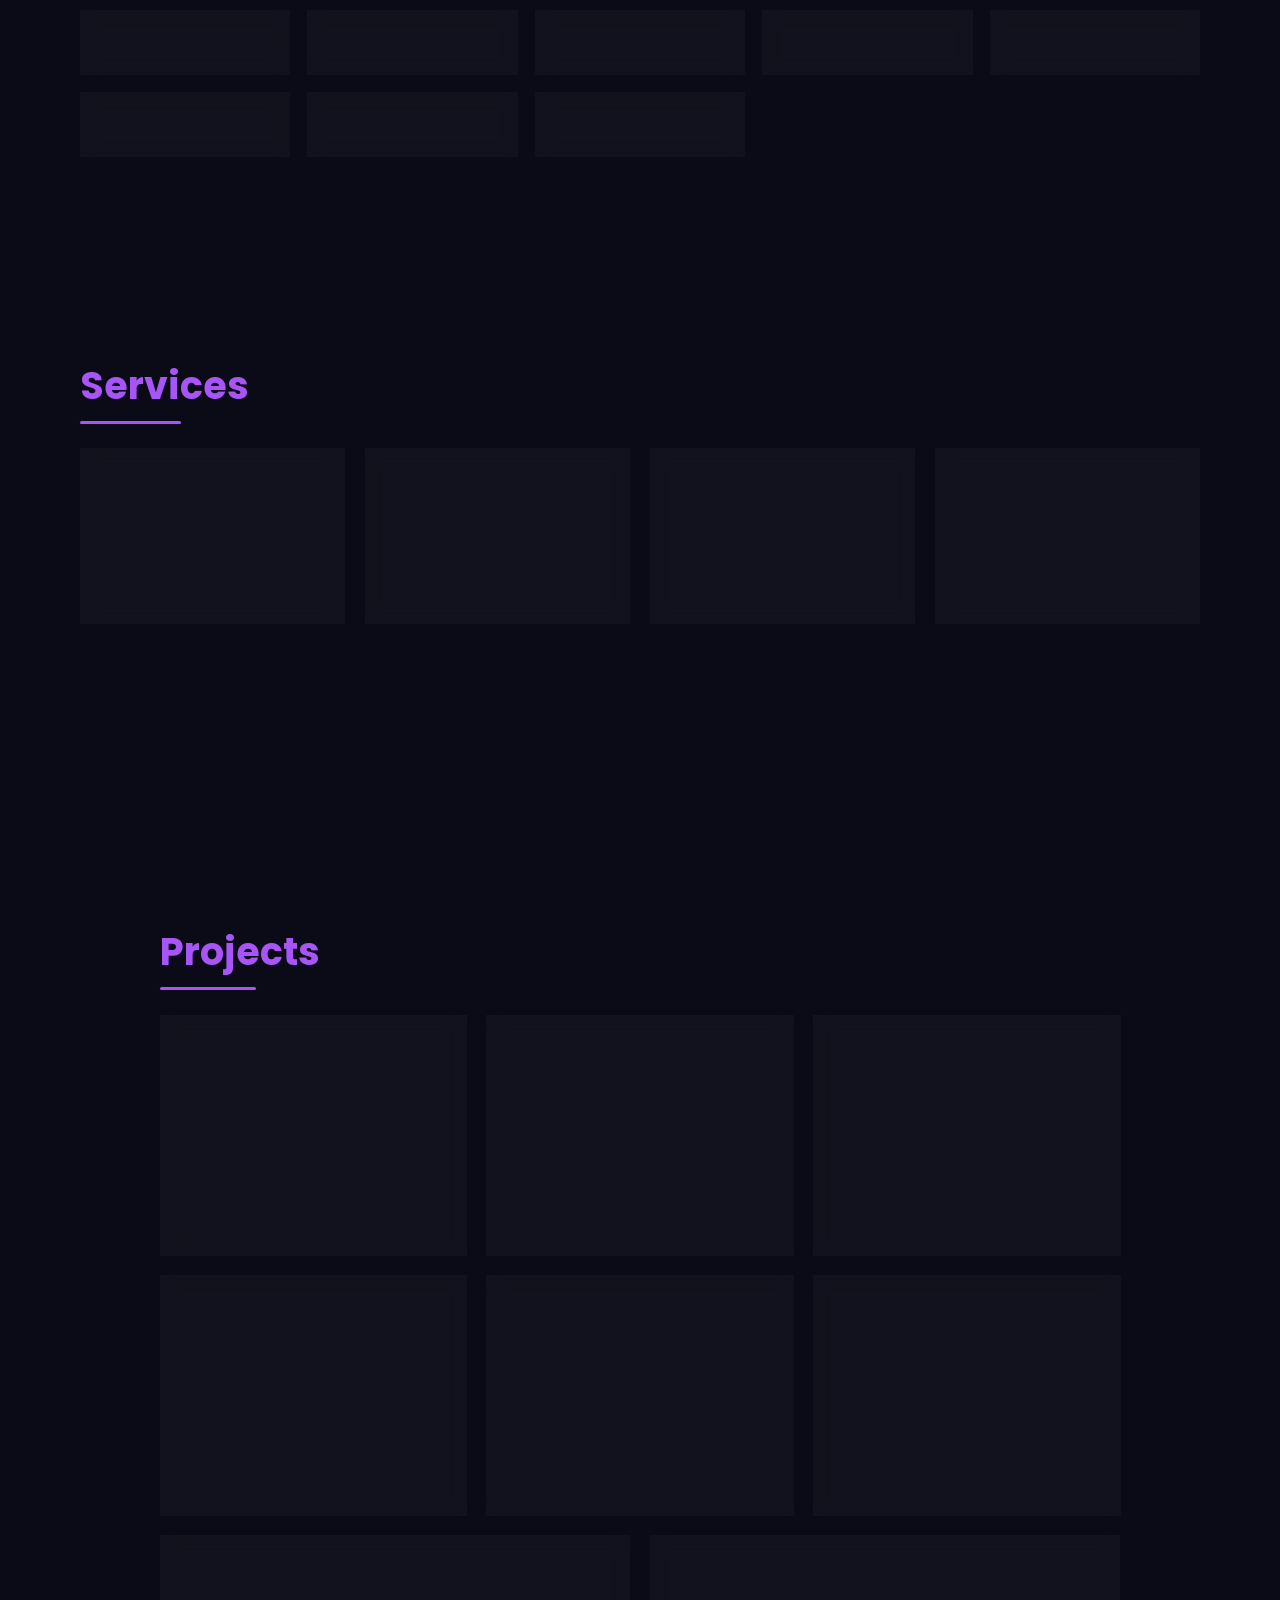
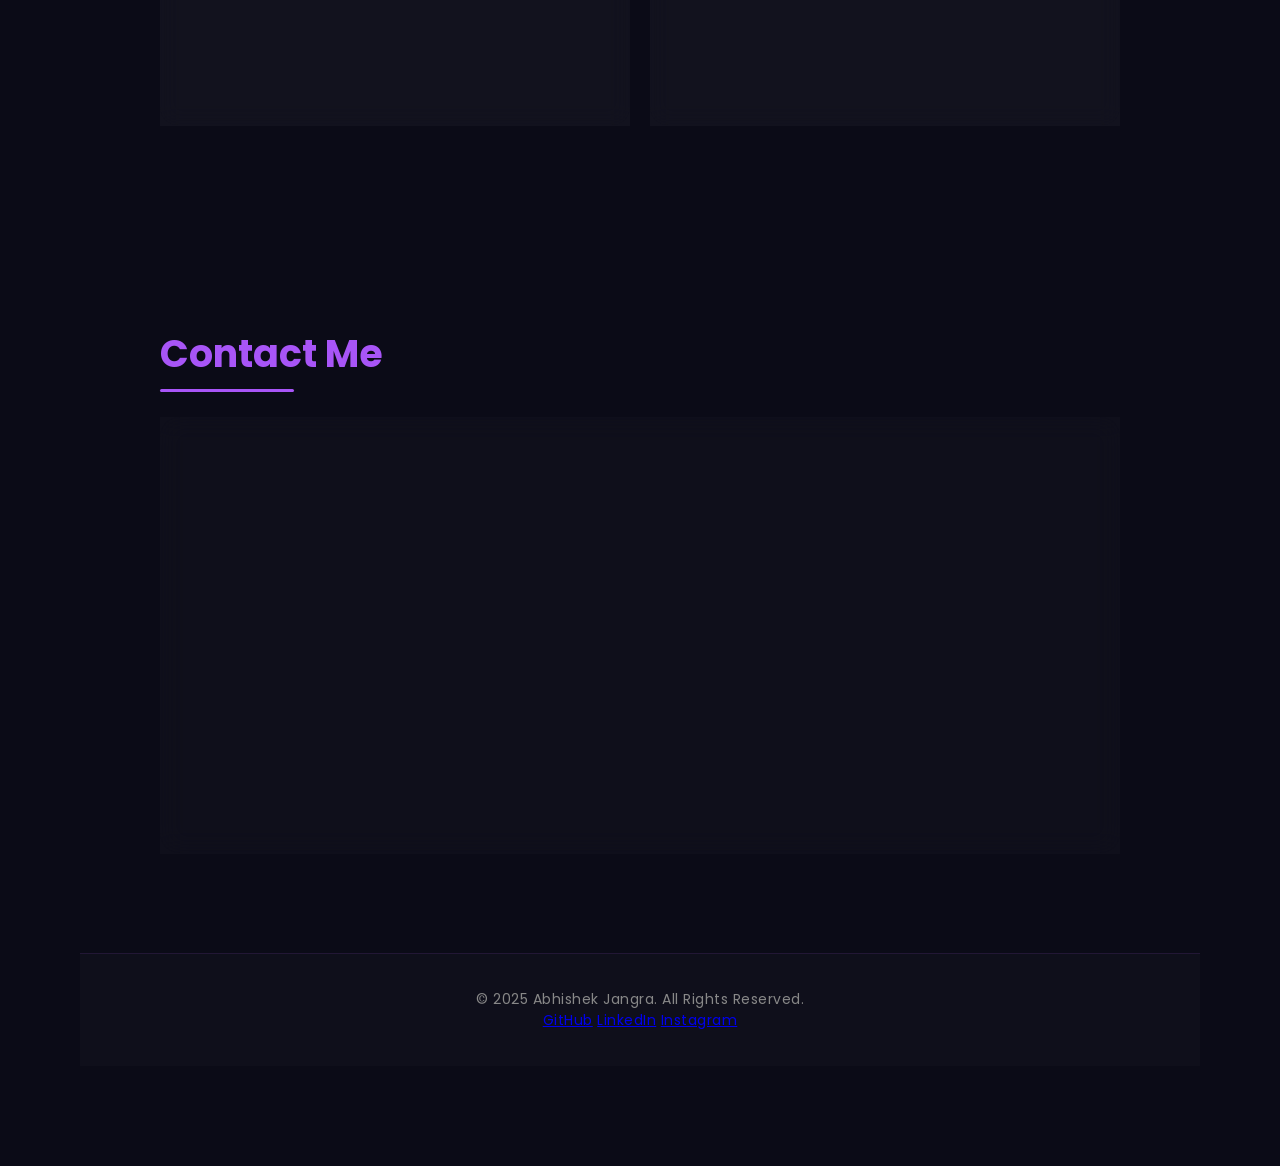
==== commit 8c65cd34: "Add files via upload" ====
--- a/index.html
+++ b/index.html
@@ -227,121 +227,154 @@
 </section>
 
 <!-- PROJECTS -->
-<section id="projects" class="section">
+<section id="projects" class="section"
 <!-- PROJECTS -->
 <section id="projects" class="section">
 
 <h2>Projects</h2>
 
 <div class="projects">
+
+    <!-- 1 -->
     <div class="project-card"
-onclick="window.open('https://stoinic-abhi.github.io/NeuroOS/')">
-
-<h3>🧠 NeuroOS</h3>
-
-<p>
-A Webpage For students and peoples to get focused toward their AIM.
-</p>
-
-<div class="tech-stack">
-<span>HTML</span>
-<span>CSS</span>
-<span>JS</span>
-</div>
-
-</div>
-
-<div class="project-card"
-onclick="window.open('https://stoinic-abhi.github.io/abhishek-ai/')">
-
-<h3>🤖 ABHISHEK AI</h3>
-<p>
-Personal AI Assistant that answers questions, helps with coding,
-and provides smart responses in real time.
-</p>
-
-<div class="tech-stack">
-<span>AI</span>
-<span>HTML</span>
-<span>JS</span>
-</div>
-
-</div>
-
-<div class="project-card"
-onclick="window.open('https://stoinic-abhi.github.io/')">
-
-<h3>🌐 Portfolio Website</h3>
-<p>Modern personal portfolio with responsive design.</p>
-
-<div class="tech-stack">
-<span>HTML</span>
-<span>CSS</span>
-<span>JS</span>
-</div>
-
-</div>
-
-<div class="project-card" onclick="comingSoon()">
-
-<h3>🚀 Coming Soon</h3>
-<p>More exciting projects will be added here.</p>
-
-<div class="tech-stack">
-<span>New</span>
-</div>
-
-</div>
-
-<div class="project-card" onclick="comingSoon()">
-
-<h3>🧮 Calculator Project</h3>
-
-<p>
-A simple and responsive calculator web app (Coming soon).
-</p>
-
-<div class="tech-stack">
-<span>HTML</span>
-<span>CSS</span>
-<span>JS</span>
-</div>
-
-</div>
-
-<div class="project-card" onclick="comingSoon()">
-
-<h3>🌤️ Weather App</h3>
-
-<p>
-A real-time weather application showing live weather data for any city (Coming soon).
-</p>
-
-<div class="tech-stack">
-<span>HTML</span>
-<span>CSS</span>
-<span>JS</span>
-</div>
-
-</div>
-
-<div class="project-card" onclick="comingSoon()">
-
-<h3>🎮 Mini Game</h3>
-
-<p>
-Fun interactive browser game built using JavaScript (Coming soon).
-</p>
-
-<div class="tech-stack">
-<span>HTML</span>
-<span>CSS</span>
-<span>JS</span>
-</div>
-
-</div>
-
-</div>
+    onclick="window.open('https://stoinic-abhi.github.io/NeuroOS/')">
+
+        <h3>🧠 NeuroOS</h3>
+
+        <p>
+        A Webpage For students and peoples to get focused toward their AIM.
+        </p>
+
+        <div class="tech-stack">
+        <span>HTML</span>
+        <span>CSS</span>
+        <span>JS</span>
+        </div>
+
+    </div>
+
+
+    <!-- 2 -->
+    <div class="project-card"
+    onclick="window.open('https://stoinic-abhi.github.io/abhishek-ai/')">
+
+        <h3>🤖 ABHISHEK AI</h3>
+
+        <p>
+        Personal AI Assistant that answers questions, helps with coding,
+        and provides smart responses in real time.
+        </p>
+
+        <div class="tech-stack">
+        <span>AI</span>
+        <span>HTML</span>
+        <span>JS</span>
+        </div>
+
+    </div>
+
+
+    <!-- 3 -->
+    <div class="project-card"
+    onclick="window.open('https://stoinic-abhi.github.io/')">
+
+        <h3>🌐 Portfolio Website</h3>
+
+        <p>Modern personal portfolio with responsive design.</p>
+
+        <div class="tech-stack">
+        <span>HTML</span>
+        <span>CSS</span>
+        <span>JS</span>
+        </div>
+
+    </div>
+
+
+    <!-- 4 (MOVED HERE) -->
+    <div class="project-card"
+    onclick="window.open('https://stoinic-abhi.github.io/formaahi/')">
+
+        <h3>💖 For Maahi</h3>
+
+        <p>
+        A special heartfelt project dedicated to my best friend Maahi, made with love and appreciation.
+        </p>
+
+        <div class="tech-stack">
+        <span>HTML</span>
+        <span>CSS</span>
+        <span>JS</span>
+        </div>
+
+    </div>
+
+
+    <!-- 5 -->
+    <div class="project-card" onclick="comingSoon()">
+
+        <h3>🚀 Coming Soon</h3>
+        <p>More exciting projects will be added here.</p>
+
+        <div class="tech-stack">
+        <span>New</span>
+        </div>
+
+    </div>
+
+
+    <!-- 6 -->
+    <div class="project-card" onclick="comingSoon()">
+
+        <h3>🧮 Calculator Project</h3>
+
+        <p>
+        A simple and responsive calculator web app (Coming soon).
+        </p>
+
+        <div class="tech-stack">
+        <span>HTML</span>
+        <span>CSS</span>
+        <span>JS</span>
+        </div>
+
+    </div>
+
+
+    <!-- 7 -->
+    <div class="project-card" onclick="comingSoon()">
+
+        <h3>🌤️ Weather App</h3>
+
+        <p>
+        A real-time weather application showing live weather data for any city (Coming soon)
+        </p>
+
+        <div class="tech-stack">
+        <span>HTML</span>
+        <span>CSS</span>
+        <span>JS</span>
+        </div>
+
+    </div>
+
+
+    <!-- 8 -->
+    <div class="project-card" onclick="comingSoon()">
+
+        <h3>🎮 Mini Game</h3>
+
+        <p>
+        Fun interactive browser game built using JavaScript (Coming soon).
+        </p>
+
+        <div class="tech-stack">
+        <span>HTML</span>
+        <span>CSS</span>
+        <span>JS</span>
+        </div>
+
+    </div>
 
 </div>
 
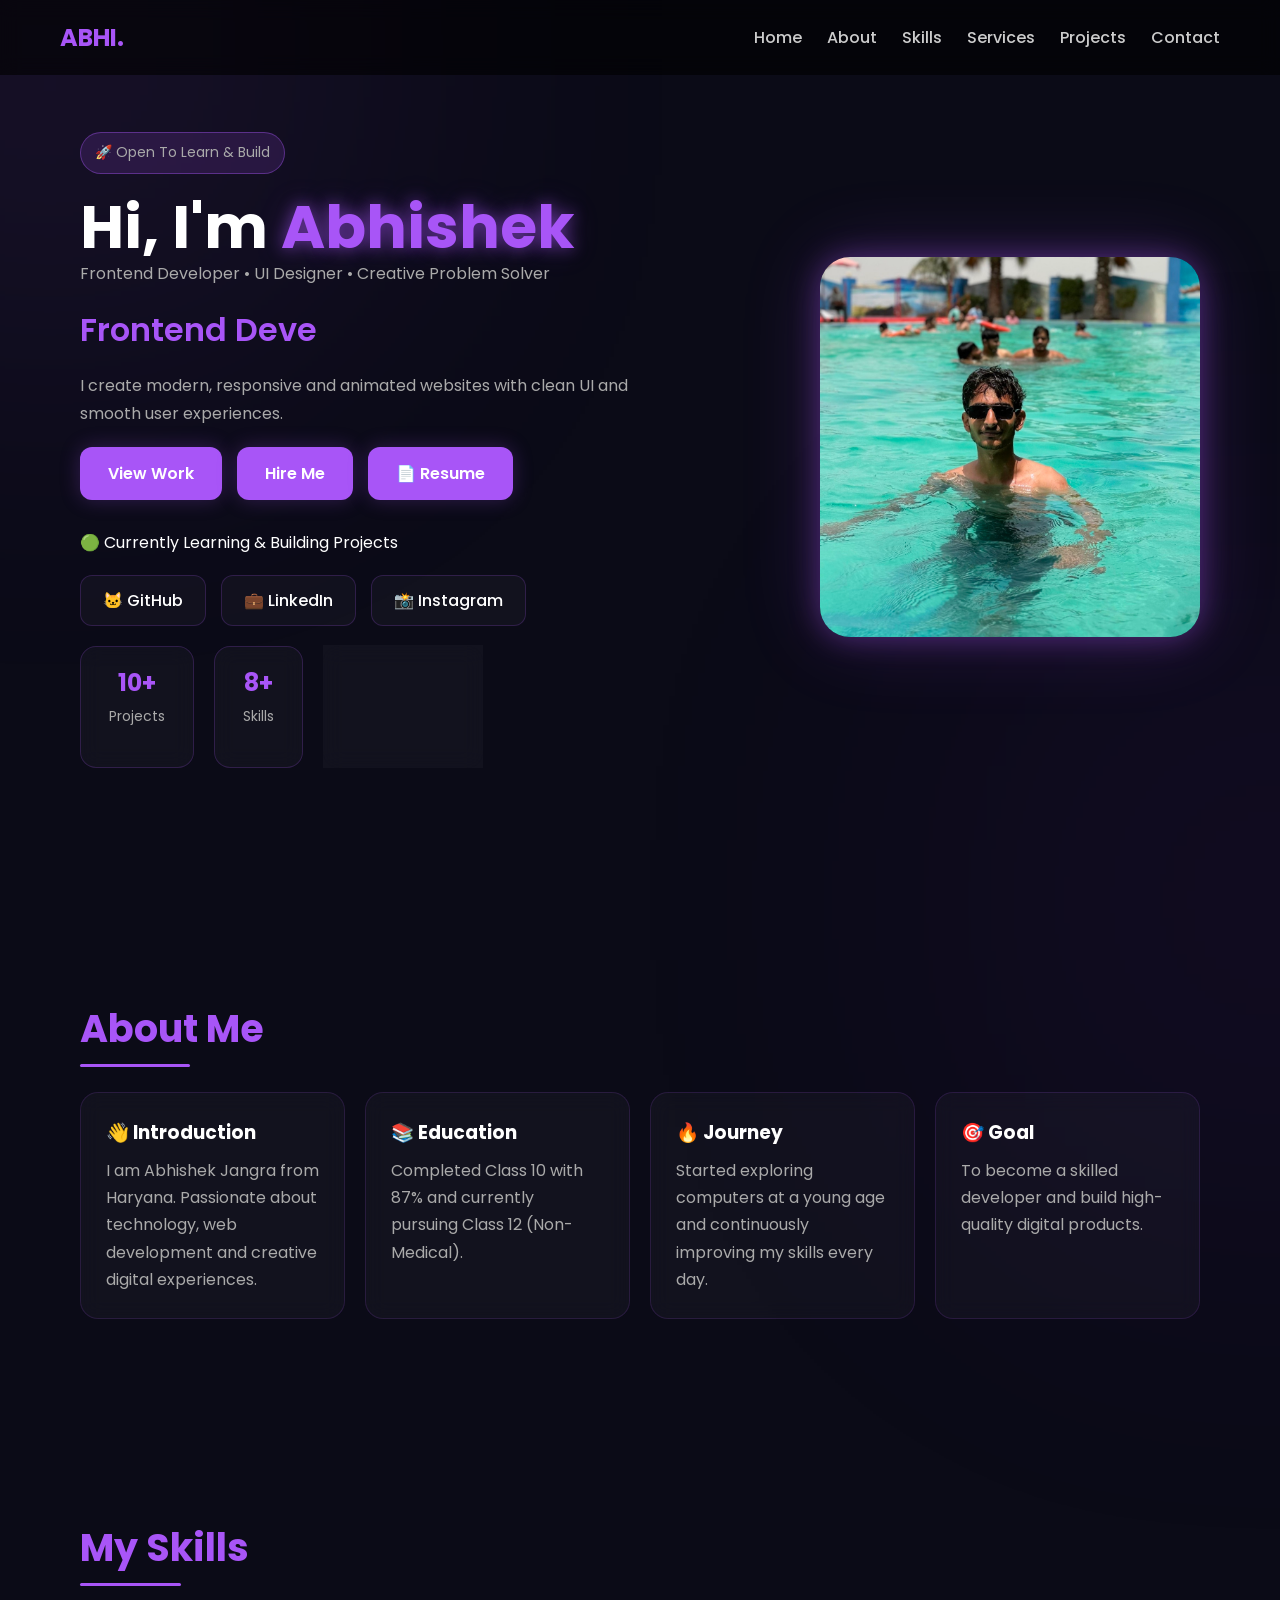
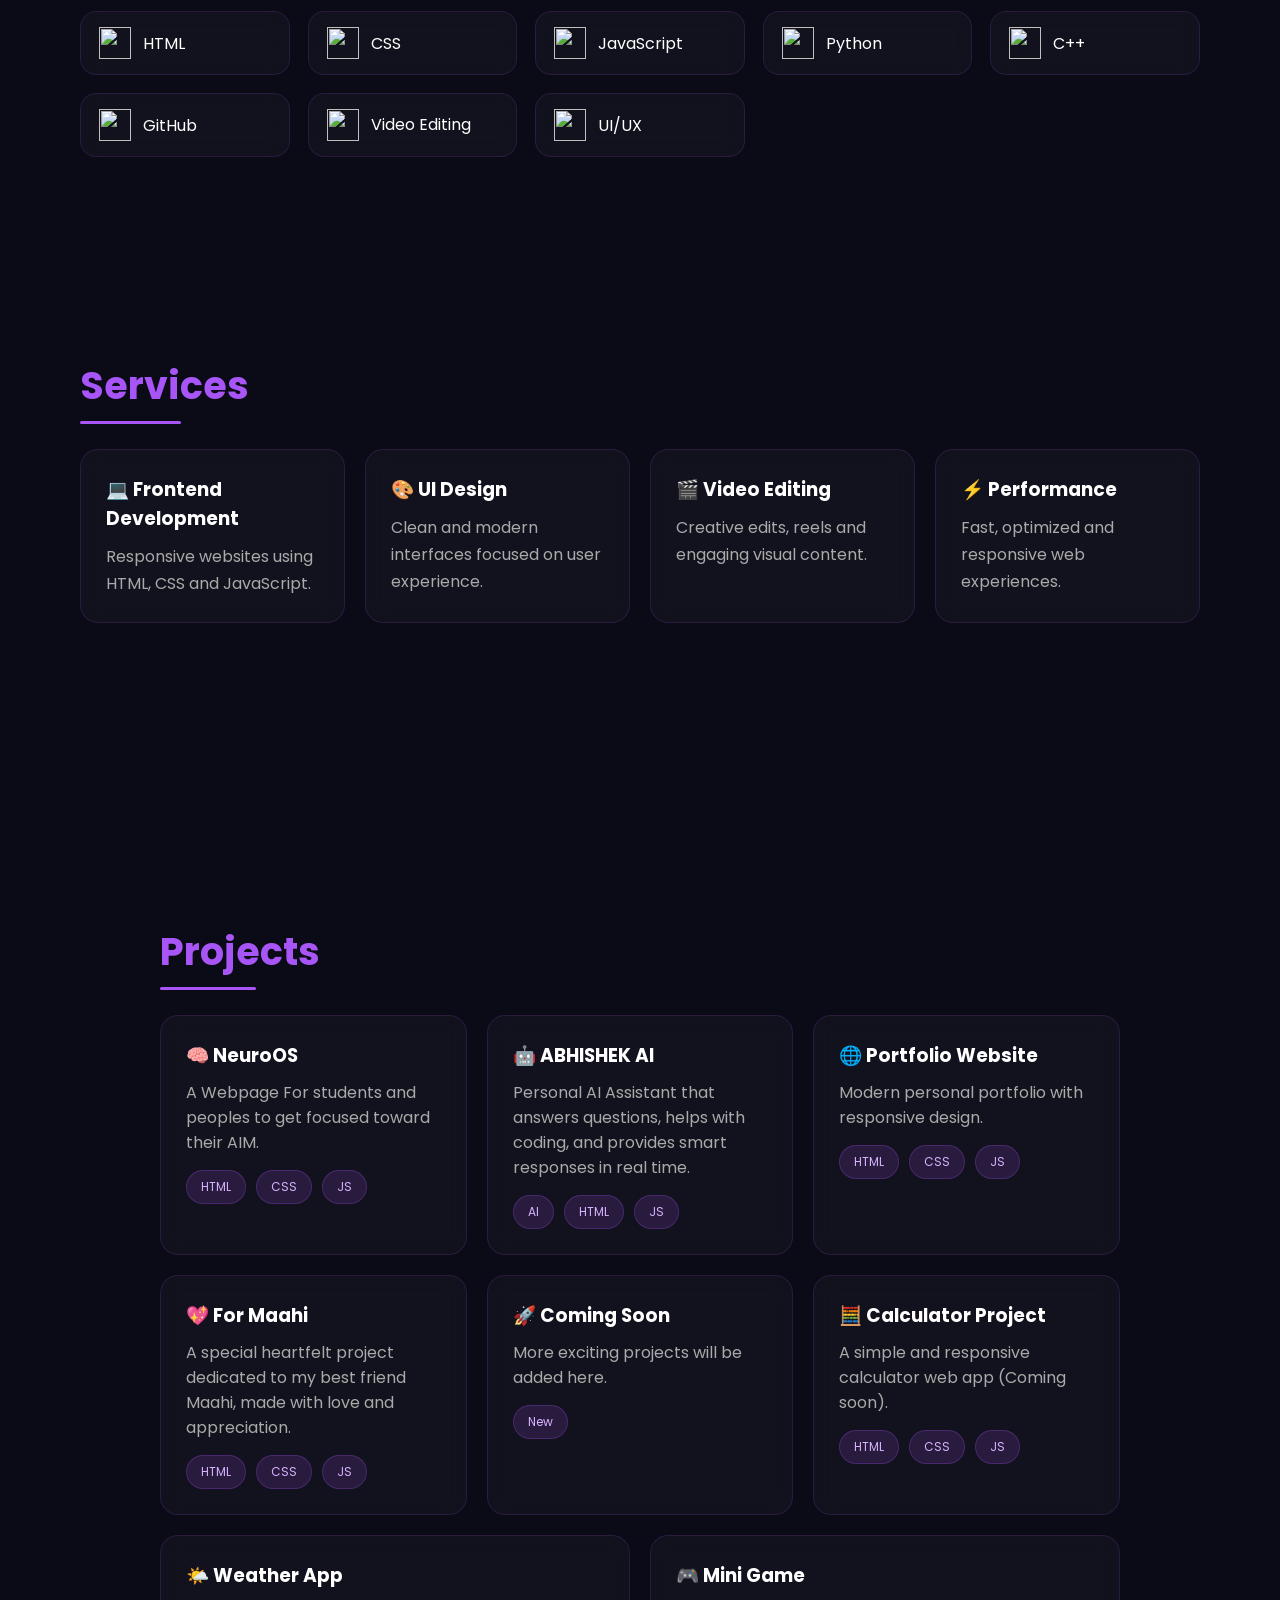
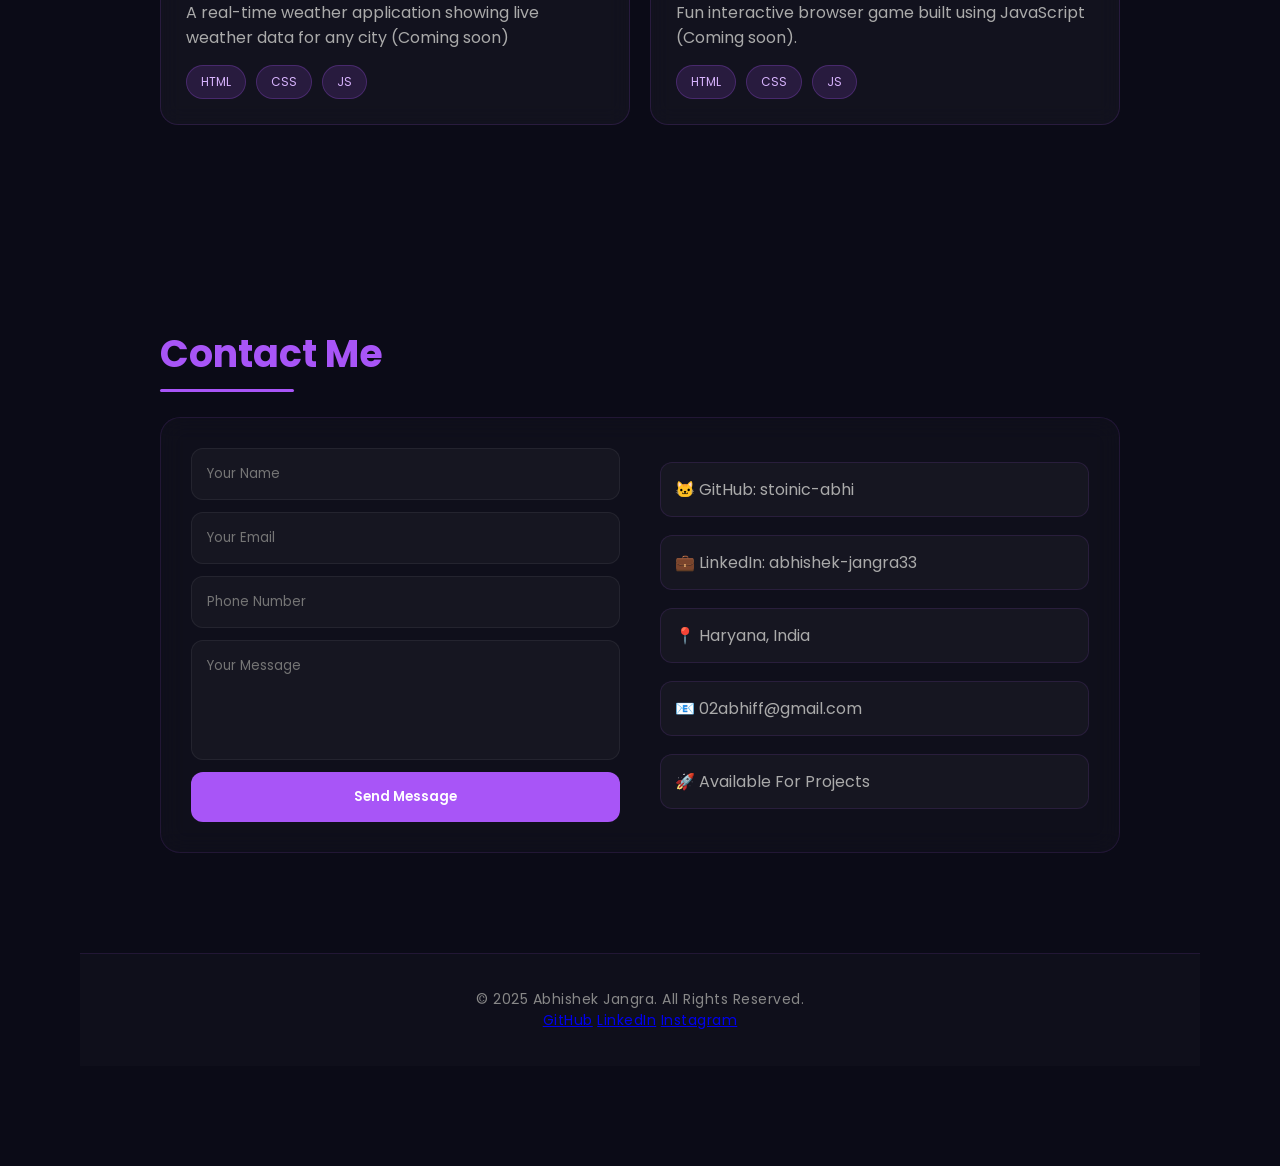
==== commit 9ea479df: "Add files via upload" ====
--- a/index.html
+++ b/index.html
@@ -5,11 +5,18 @@
 <meta charset="UTF-8">
 <meta name="viewport" content="width=device-width, initial-scale=1.0">
 
-<title>Abhishek Jangra | Portfolio</title>
-
-<meta name="description" content="Abhishek Jangra - Frontend Developer and Creative Designer Portfolio">
-<meta name="keywords" content="Frontend Developer, HTML, CSS, JavaScript, Portfolio">
+<title>Abhishek Jangra | Frontend Developer & Web Designer</title>
+
+<meta name="description" content="Abhishek Jangra is a Frontend Developer from Haryana. Creator of NeuroOS, Abhishek AI, and modern web projects built with HTML, CSS, JavaScript, and AI technologies.">
+<meta name="keywords" content="Abhishek Jangra, Frontend Developer, Web Developer, Portfolio, NeuroOS, Abhishek AI, HTML, CSS, JavaScript, Python, GitHub, Haryana">
 <meta name="author" content="Abhishek Jangra">
+<meta property="og:title" content="Abhishek Jangra | Frontend Developer & Web Designer">
+
+<meta property="og:description" content="Explore my portfolio, projects, skills, and web development journey. Creator of NeuroOS and Abhishek AI.">
+
+<meta property="og:type" content="website">
+
+<meta property="og:url" content="https://stoinic-abhi.github.io/">  
 
 <link rel="stylesheet" href="css/style.css">
 
@@ -54,7 +61,12 @@
 
 <div class="hero-buttons">
 <a href="#projects" class="btn primary">View Work</a>
-<a href="#contact" class="btn secondary">Hire Me</a>
+
+<a href="#contact" class="btn primary">Hire Me</a>
+
+<a href="assets/resume.pdf" download class="btn primary">
+📄 Resume
+</a>
 </div>
 <div class="availability">
 🟢 Currently Learning & Building Projects
